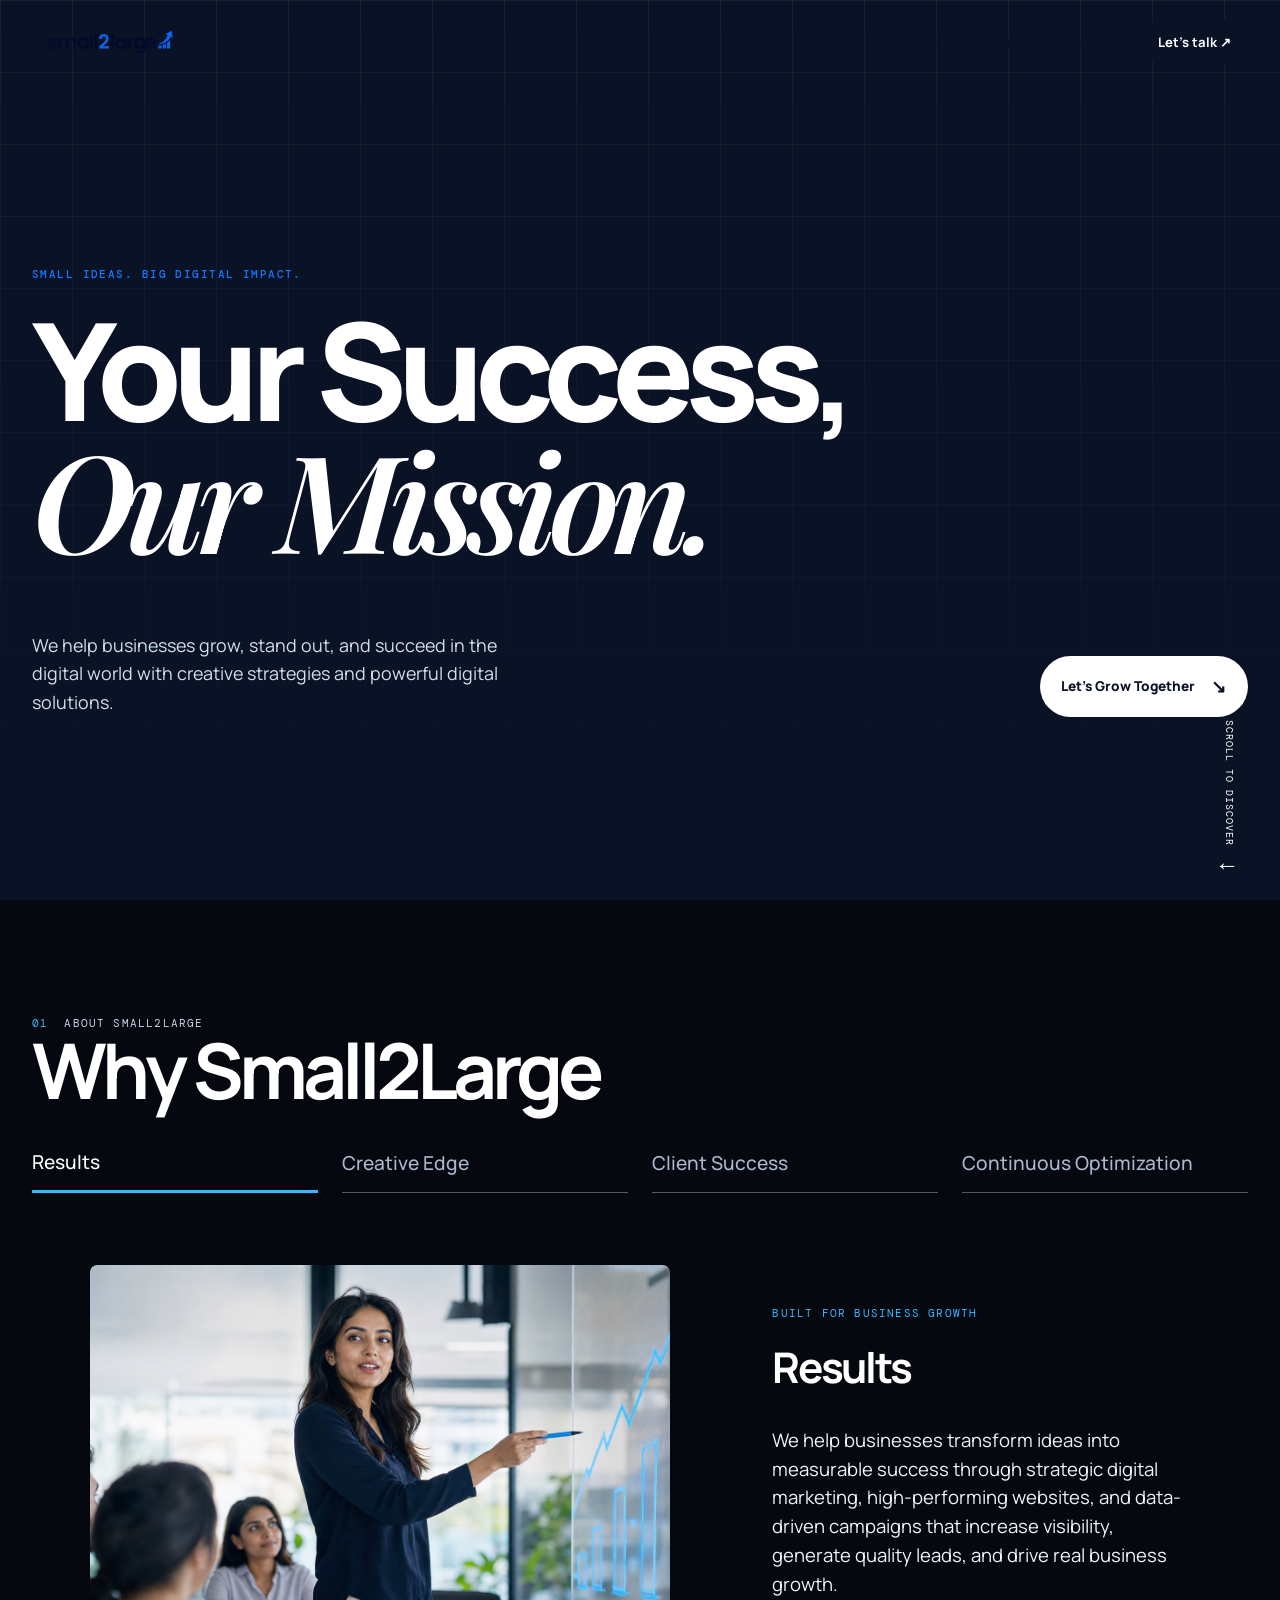
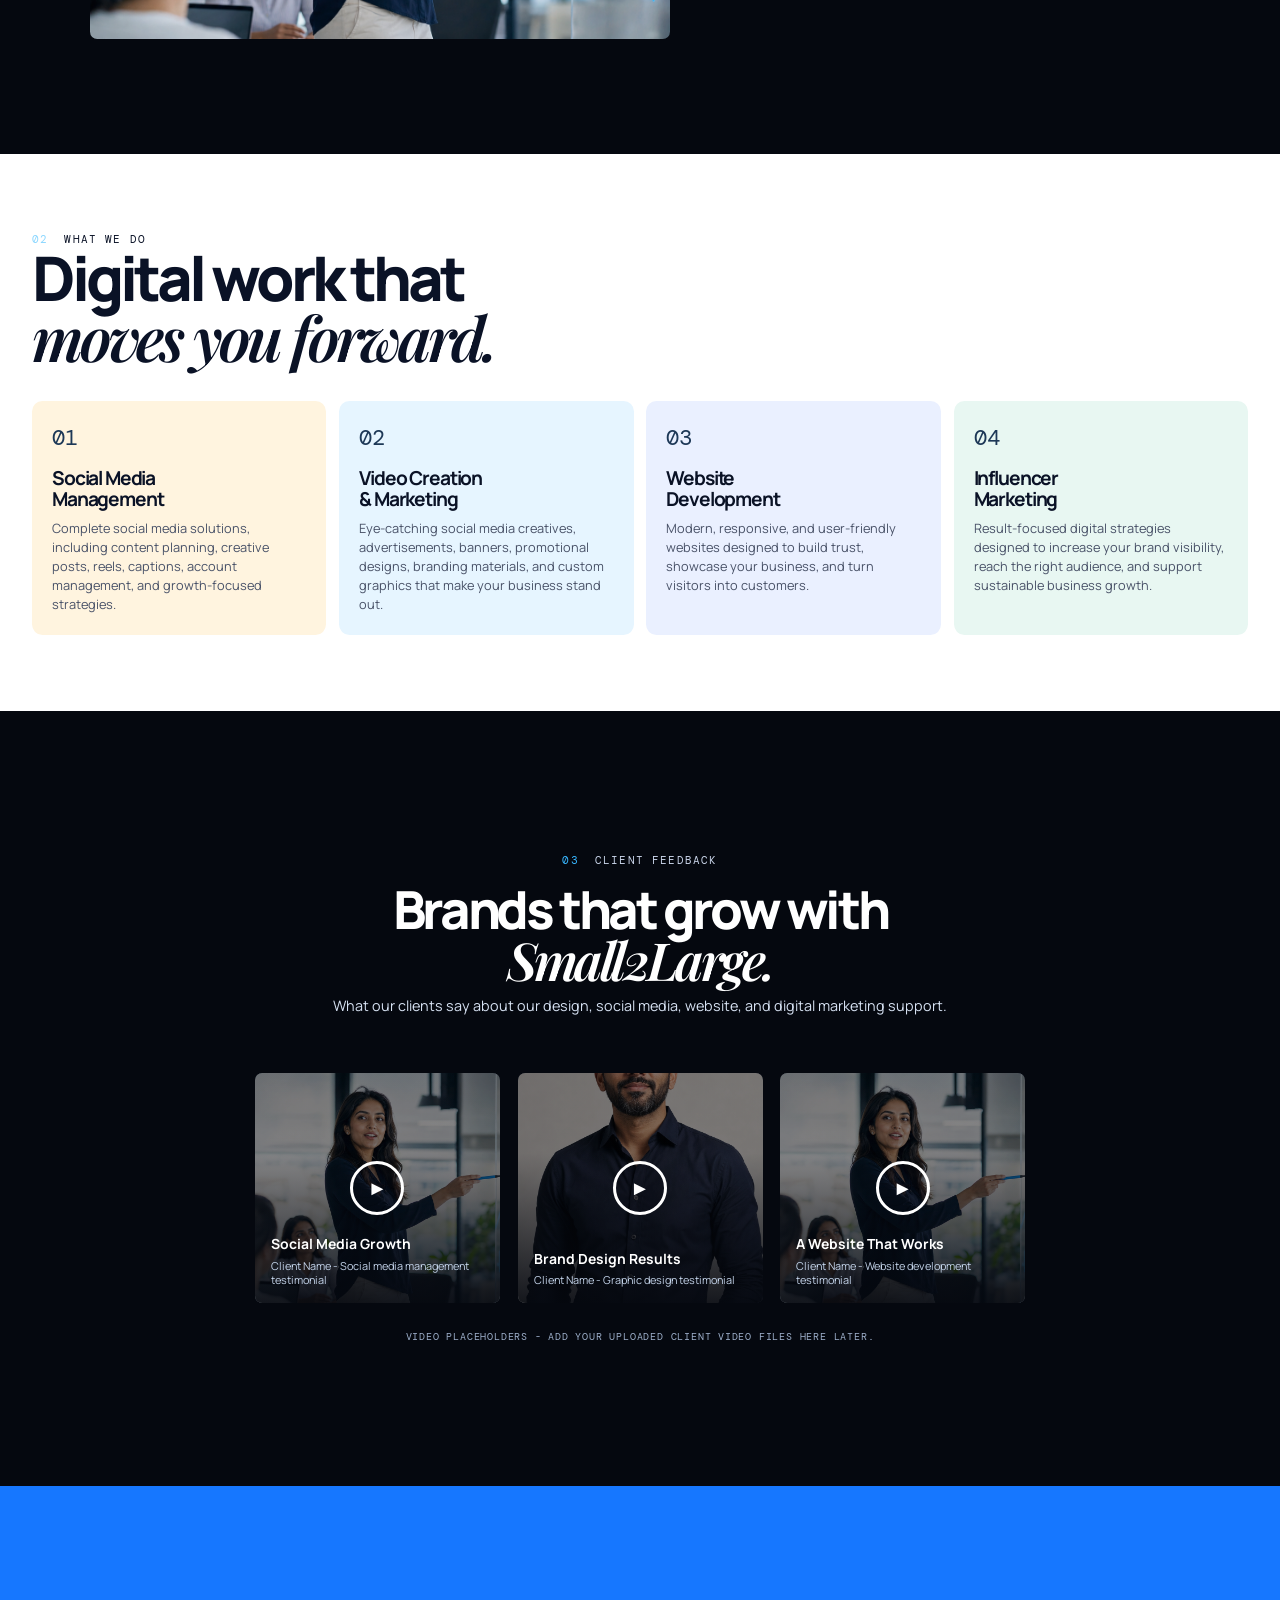
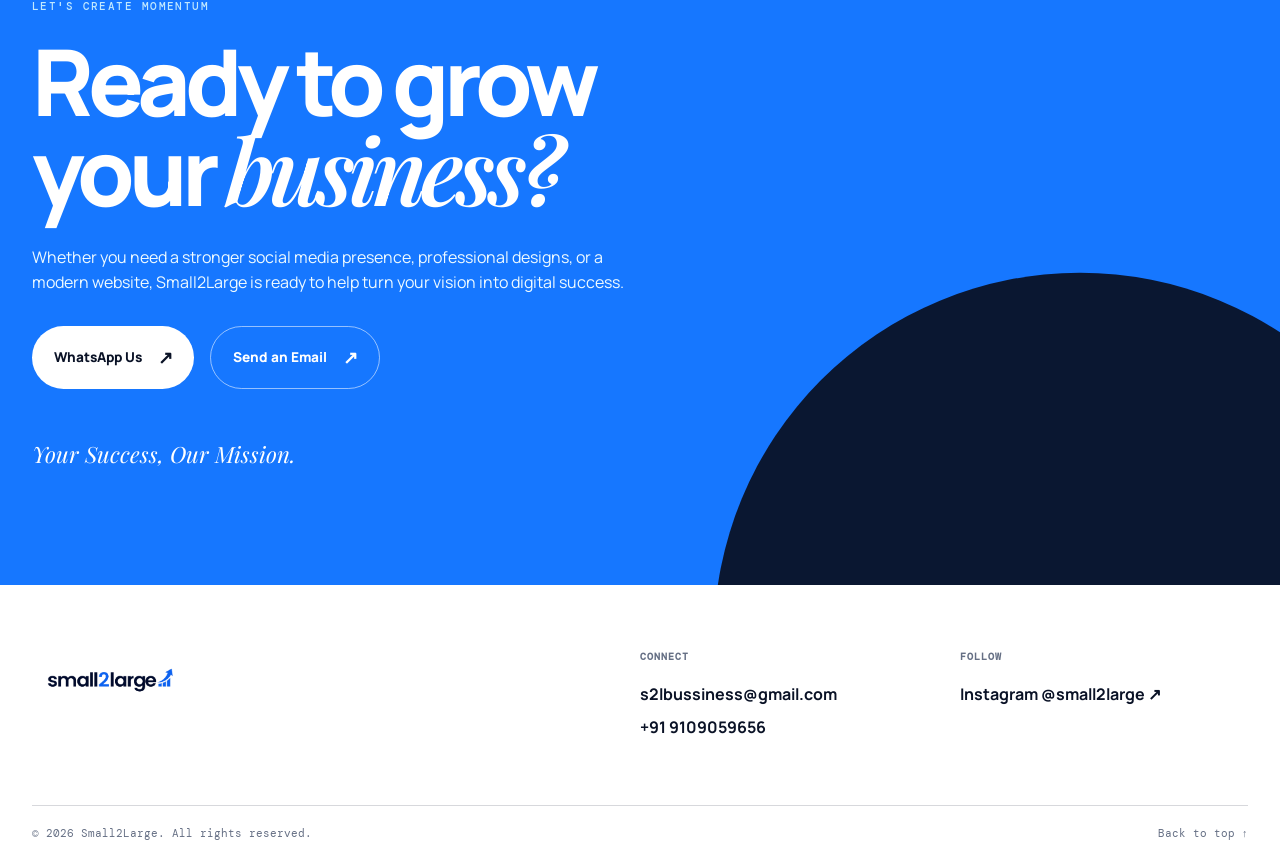
==== index.html @ 640c9bd1 "Add files via upload" ====
<!doctype html>
<html lang="en">
<head>
  <meta charset="utf-8">
  <meta name="viewport" content="width=device-width, initial-scale=1">
  <meta name="description" content="Small2Large helps businesses grow through social media management, graphic design, website development and digital marketing.">
  <meta name="theme-color" content="#0a1226">
  <meta property="og:title" content="Small2Large | Your Success, Our Mission">
  <meta property="og:description" content="Creative strategies and powerful digital solutions to help your business grow.">
  <meta property="og:type" content="website">
  <title>Small2Large | Your Success, Our Mission</title>
  <link rel="preload" href="assets/images/logo.png" as="image">
  <link rel="stylesheet" href="css/style.css">
  <style>
    :root{--blue:#1677ff;--blue-bright:#3d91ff}
    .hero-pills{display:flex;gap:.65rem;flex-wrap:wrap;list-style:none;margin:0;padding:0}.hero-pills li{font-family:"DM Mono",monospace;font-size:.65rem;padding:.55rem .75rem;border:1px solid rgba(255,255,255,.27);border-radius:999px;color:#d6deed}.stats-grid{grid-template-columns:repeat(4,1fr)}
    @media(max-width:760px){.brand img{width:135px;height:auto}.stats-grid{grid-template-columns:1fr 1fr}}
    .leadership{padding-top:0}.leadership-head{display:flex;align-items:end;justify-content:space-between;gap:2rem;margin-bottom:2.5rem}.leadership-head .display{font-size:clamp(2.8rem,5.4vw,5.5rem)}.leadership-note{max-width:330px;color:#526078;margin:0}.leaders{display:grid;grid-template-columns:repeat(3,1fr);gap:1rem}.leader-card{position:relative;min-height:500px;overflow:hidden;background:#d9dce1;border-radius:1rem;color:#fff;isolation:isolate}.leader-card img{position:absolute;inset:0;width:100%;height:100%;object-fit:cover;transition:transform .55s ease,filter .55s ease}.leader-card:after{content:"";position:absolute;inset:0;background:linear-gradient(0deg,rgba(10,18,38,.9),transparent 65%);z-index:1}.leader-card:nth-child(2) img{object-position:38% center;filter:hue-rotate(18deg) saturate(.82)}.leader-card:nth-child(3) img{object-position:62% center;filter:hue-rotate(-14deg) saturate(.88)}.leader-card:hover img{transform:scale(1.07);filter:brightness(.78)}.leader-card:nth-child(2):hover img{filter:hue-rotate(18deg) saturate(.82) brightness(.78)}.leader-card:nth-child(3):hover img{filter:hue-rotate(-14deg) saturate(.88) brightness(.78)}.leader-info{position:absolute;z-index:2;bottom:0;width:100%;padding:1.5rem;transform:translateY(48px);transition:transform .35s ease}.leader-card:hover .leader-info,.leader-card:focus-within .leader-info{transform:translateY(0)}.leader-info h3{margin:0;font-size:1.65rem;letter-spacing:-.05em}.leader-info p{margin:.2rem 0 1rem;font-family:"DM Mono",monospace;font-size:.64rem;text-transform:uppercase;letter-spacing:.1em;color:#bfe7ff}.leader-info span{display:block;opacity:0;font-size:.85rem;transition:opacity .25s .08s}.leader-card:hover .leader-info span,.leader-card:focus-within .leader-info span{opacity:1}.services.section{background:#fff;color:var(--ink)}.services .section-head{display:block;margin-bottom:3rem}.services .section-label{color:var(--ink)}.services .section-label.light{color:var(--ink)}.services .display.light{color:var(--ink)}.services-list{display:grid;grid-template-columns:repeat(4,1fr);gap:1rem;border:0}.service-card{min-height:320px;padding:1.6rem!important;background:#fff4df;border:0;border-radius:.75rem;display:block;transition:transform .25s,box-shadow .25s}.service-card:nth-child(2){background:#e6f5ff}.service-card:nth-child(3){background:#eaf0ff}.service-card:nth-child(4){background:#e8f7f2}.service-card:hover{transform:translateY(-7px);box-shadow:0 18px 35px rgba(10,18,38,.12)}.service-number{font-size:1.7rem;color:#17223a}.service-card h3{font-size:1.35rem;line-height:1.1;margin:1.2rem 0 .7rem;color:var(--ink)}.service-card p{font-size:.88rem;line-height:1.55;color:#495268;margin:0}.service-card .arrow{display:none}@media(max-width:900px){.leaders,.services-list{grid-template-columns:1fr 1fr}}@media(max-width:600px){.leadership-head{display:block}.leadership-note{margin-top:1rem}.leaders,.services-list{grid-template-columns:1fr}.leader-card{min-height:420px}.service-card{min-height:245px}}
    .why-section{background:#05080f;color:#fff;padding:clamp(5rem,9vw,8rem) 0}.why-section .section-label{color:#c8d3e8}.why-section .section-label span{color:#38b6ff}.why-title{font-size:clamp(3rem,6vw,6.2rem);letter-spacing:-.065em;line-height:1;margin:0 0 2.5rem}.why-tabs{display:grid;grid-template-columns:repeat(4,1fr);gap:1.5rem;margin-bottom:4.5rem}.why-tab{appearance:none;border:0;border-bottom:1px solid rgba(255,255,255,.32);background:transparent;color:#aab8ce;text-align:left;padding:0 0 .9rem;font:500 clamp(1rem,1.5vw,1.35rem) Manrope,Arial,sans-serif;cursor:pointer;transition:color .25s,border-color .25s}.why-tab[aria-selected="true"]{color:#fff;border-bottom:3px solid #38b6ff}.why-panel{display:grid;grid-template-columns:1.25fr .9fr;gap:clamp(2rem,8vw,9rem);align-items:center;max-width:1100px;margin:0 auto}.why-image-wrap{overflow:hidden;border-radius:.45rem;aspect-ratio:1.55}.why-image-wrap img{display:block;width:100%;height:100%;object-fit:cover;transition:opacity .25s,transform .5s}.why-copy h3{font-size:clamp(2rem,3.3vw,3.5rem);letter-spacing:-.055em;margin:0 0 1.5rem}.why-copy p{font-size:clamp(1rem,1.45vw,1.28rem);line-height:1.55;margin:0;color:#edf2fb}.why-copy .why-kicker{font-family:"DM Mono",monospace;font-size:.68rem;letter-spacing:.11em;text-transform:uppercase;color:#38b6ff;margin-bottom:.8rem}.why-tab:focus-visible{outline:2px solid #38b6ff;outline-offset:5px}@media(max-width:760px){.why-tabs{grid-template-columns:1fr 1fr;gap:1rem;margin-bottom:2.5rem}.why-panel{grid-template-columns:1fr;gap:2rem}.why-image-wrap{aspect-ratio:1.4}.why-title{margin-bottom:1.7rem}}
    .leadership{background:#05080f;color:#fff}.leadership .section-label,.leadership-note{color:#c8d3e8}.leadership .section-label span{color:#38b6ff}.leaders-wrap{position:relative}.leaders{display:flex;gap:1rem;overflow-x:auto;scroll-snap-type:x mandatory;scroll-behavior:smooth;padding:.2rem 0 1rem;scrollbar-width:none}.leaders::-webkit-scrollbar{display:none}.leader-card{flex:0 0 min(280px,75vw);min-height:385px;border-radius:.8rem;scroll-snap-align:start}.leader-card:after{background:linear-gradient(0deg,rgba(5,8,15,.95),rgba(5,8,15,.05) 70%);transition:background .35s}.leader-card:hover:after,.leader-card:focus-within:after{background:linear-gradient(0deg,rgba(56,182,255,.92),rgba(5,8,15,.22) 80%)}.leader-card:nth-child(4) img{object-position:48% center;filter:hue-rotate(37deg) saturate(.9)}.leader-info{padding:1.35rem;transform:translateY(44px)}.leader-info h3{font-size:1.45rem}.leader-info p{font-size:.6rem;margin:.2rem 0 .8rem}.leader-card:hover .leader-info p{color:#fff}.leader-info span{font-size:.8rem}.leader-controls{display:flex;gap:.6rem;justify-content:flex-end;margin:0 0 .8rem}.leader-control{width:44px;height:44px;border:1px solid rgba(255,255,255,.45);border-radius:50%;background:transparent;color:#fff;font-size:1.35rem;cursor:pointer;transition:background .2s,color .2s,border-color .2s}.leader-control:hover,.leader-control:focus-visible{background:#38b6ff;color:#05080f;border-color:#38b6ff;outline:0}@media(max-width:900px){.leaders{grid-template-columns:none}}@media(max-width:600px){.leaders{grid-template-columns:none}.leader-card{min-height:360px}.leadership-head{display:block}.leadership-note{margin-top:1rem}}
    .achievements{padding:clamp(4.5rem,7vw,7rem) 0}.achievements .container{display:grid;grid-template-columns:minmax(230px,.7fr) 1.3fr;gap:3rem;align-items:start}.achievements .stats-grid{margin:0;grid-template-columns:repeat(2,1fr)}.achievements .stat{min-height:155px;padding:1.3rem}.achievements .stat strong{font-size:clamp(2.4rem,4.2vw,4.4rem)}.client-feedback{background:#fff}.client-feedback-inner{display:grid;grid-template-columns:.7fr 1.3fr;gap:3rem;align-items:start}.client-feedback .display{font-size:clamp(2.8rem,5.4vw,5.3rem)}.testimonial-card{background:#eef8ff;border-radius:1rem;padding:clamp(1.7rem,3vw,3rem);position:relative}.testimonial-card blockquote{font-family:"Playfair Display",Georgia,serif;font-size:clamp(1.45rem,2.5vw,2.35rem);letter-spacing:-.035em;line-height:1.28;margin:0 0 2rem}.testimonial-person{display:flex;align-items:center;gap:.9rem;border-top:1px solid rgba(10,18,38,.14);padding-top:1.15rem}.testimonial-person img{width:58px;height:58px;border-radius:50%;object-fit:cover;object-position:center 18%;border:2px solid #38b6ff}.testimonial-person strong{display:block;font-size:.9rem}.testimonial-person span{font-family:"DM Mono",monospace;font-size:.62rem;letter-spacing:.08em;text-transform:uppercase;color:#5a687d}.testimonial-note{font-family:"DM Mono",monospace;font-size:.62rem;letter-spacing:.08em;text-transform:uppercase;color:#647188;margin:1rem 0 0}@media(max-width:760px){.achievements .container,.client-feedback-inner{grid-template-columns:1fr;gap:2rem}.achievements .stats-grid{margin:0}.achievements .stat{min-height:135px}.testimonial-card{padding:1.5rem}}
    .client-feedback{background:#05080f;color:#fff;overflow:hidden}.client-feedback-inner{display:block}.client-feedback .section-label{justify-content:center;color:#c8d3e8}.client-feedback .section-label span{color:#38b6ff}.client-feedback .display{font-size:clamp(2.2rem,4.1vw,4.4rem);text-align:center;max-width:none;margin:1rem 0 .5rem}.feedback-subtitle{text-align:center;font-size:.9rem;color:#d7e2f3;margin:0 0 2.5rem}.video-testimonials{display:flex;gap:1.1rem;justify-content:center;overflow-x:auto;padding:1rem 0 1.6rem;scroll-snap-type:x mandatory;scrollbar-width:none}.video-testimonials::-webkit-scrollbar{display:none}.video-testimonial{position:relative;flex:0 0 min(245px,72vw);aspect-ratio:1/.94;overflow:hidden;border-radius:.45rem;scroll-snap-align:center;background:#1a2130;isolation:isolate}.video-testimonial img{width:100%;height:100%;object-fit:cover;filter:brightness(.56);transition:filter .3s,transform .35s}.video-testimonial:after{content:"";position:absolute;inset:0;background:linear-gradient(0deg,rgba(5,8,15,.86),rgba(5,8,15,.05) 65%);z-index:1}.video-testimonial:hover img{filter:brightness(.78);transform:scale(1.05)}.video-play{position:absolute;z-index:2;top:50%;left:50%;transform:translate(-50%,-50%);width:54px;height:54px;border:3px solid #fff;border-radius:50%;background:rgba(5,8,15,.2);color:#fff;font-size:1.25rem;line-height:1;cursor:pointer;transition:background .25s,border-color .25s,color .25s}.video-play:hover,.video-play:focus-visible{background:#38b6ff;border-color:#38b6ff;color:#05080f;outline:0}.video-caption{position:absolute;z-index:2;left:1rem;right:1rem;bottom:.95rem}.video-caption strong{display:block;font-size:.87rem}.video-caption span{display:block;color:#c5d5eb;font-size:.68rem;line-height:1.35;margin-top:.2rem}.feedback-note{font-family:"DM Mono",monospace;font-size:.62rem;letter-spacing:.08em;text-transform:uppercase;color:#9eb0cb;text-align:center;margin:0}.client-feedback .testimonial-card,.client-feedback .testimonial-person,.client-feedback .testimonial-note{display:none}@media(max-width:600px){.video-testimonials{justify-content:flex-start}.client-feedback .display{font-size:2.25rem}}
    .hero-results{display:grid;grid-template-columns:repeat(4,1fr);gap:0;margin:1rem 0 0;padding:0;list-style:none;max-width:920px;border-top:1px solid rgba(255,255,255,.26);border-left:1px solid rgba(255,255,255,.26)}.hero-results li{min-height:112px;padding:1rem;border-right:1px solid rgba(255,255,255,.26);border-bottom:1px solid rgba(255,255,255,.26);display:flex;flex-direction:column;justify-content:space-between}.hero-results strong{font-size:clamp(1.8rem,3.2vw,3.4rem);line-height:1;letter-spacing:-.07em;color:#38b6ff}.hero-results span{font-family:"DM Mono",monospace;font-size:.58rem;line-height:1.45;text-transform:uppercase;letter-spacing:.08em;color:#d6deed;max-width:120px}@media(max-width:650px){.hero-results{grid-template-columns:1fr 1fr}.hero-results li{min-height:100px;padding:.8rem}.hero-results strong{font-size:2rem}}
    .services.section{padding:clamp(3.8rem,6vw,5.8rem) 0}.services .section-head{margin-bottom:2rem}.services .section-head .display{font-size:clamp(2.8rem,4.8vw,4.7rem);line-height:.97;max-width:650px}.services-list{gap:.8rem}.service-card{min-height:230px;padding:1.25rem!important;border-radius:.65rem;box-shadow:none}.service-number{font-size:1.35rem;color:#1d3857}.service-card h3{font-size:1.2rem;line-height:1.08;margin:.8rem 0 .55rem}.service-card p{font-size:.8rem;line-height:1.5}.service-card:hover{background:#38b6ff!important;color:#061126;box-shadow:0 14px 30px rgba(56,182,255,.28)}.service-card:hover .service-number,.service-card:hover h3,.service-card:hover p{color:#061126}.service-card:hover p{font-weight:500}@media(max-width:760px){.services.section{padding:4rem 0}.services .section-head .display{font-size:2.85rem}.service-card{min-height:205px;padding:1.1rem!important}}
    .contact.section{padding:clamp(4.8rem,8.8vw,8.8rem) 0}.contact-title{font-size:clamp(3.2rem,7.2vw,7.2rem)}.contact-copy{margin:1.9rem 0;font-size:1rem}.mission{margin:3rem 0 0}.contact-shape{transform:scale(.88);transform-origin:bottom right}@media(max-width:760px){.contact.section{padding:4.5rem 0}.contact-title{font-size:clamp(3rem,12vw,4.2rem)}}
  </style>
</head>
<body>
  <a class="skip-link" href="#main-content">Skip to content</a>
  <header class="site-header" id="top">
    <nav class="nav container" aria-label="Primary navigation">
      <a class="brand" href="#top" aria-label="Small2Large home"><img src="assets/images/logo.png" alt="Small2Large"></a>
      <button class="menu-toggle" aria-expanded="false" aria-controls="nav-links"><span></span><span></span><span></span><span class="sr-only">Open menu</span></button>
      <div class="nav-links" id="nav-links">
        <a href="#about">About</a><a href="#services">Services</a><a href="#clients">Clients</a><a href="#contact">Contact</a>
        <a class="nav-cta" href="https://wa.me/919109059656" target="_blank" rel="noopener">Let's talk <span aria-hidden="true">↗</span></a>
      </div>
    </nav>
  </header>

  <main id="main-content">
    <section class="hero">
      <div class="hero-orb orb-one"></div><div class="hero-orb orb-two"></div>
      <div class="container hero-content">
        <p class="eyebrow reveal">Small ideas. Big digital impact.</p>
        <h1 class="hero-title"><span class="reveal">Your Success,</span> <em class="reveal delay-1">Our Mission.</em></h1>
        <div class="hero-bottom reveal delay-2">
          <p>We help businesses grow, stand out, and succeed in the digital world with creative strategies and powerful digital solutions.</p>
          <a class="button button-light" href="#contact">Let's Grow Together <span aria-hidden="true">↘</span></a>
        </div>
      </div>
      <a class="scroll-cue" href="#about" aria-label="Scroll to about section"><span>Scroll to discover</span><i aria-hidden="true">↓</i></a>
    </section>

    <section class="why-section" id="about" aria-labelledby="why-title">
      <div class="container"><div class="section-label reveal"><span>01</span><p>About Small2Large</p></div><h2 class="why-title reveal" id="why-title">Why Small2Large</h2><div class="why-tabs" role="tablist" aria-label="Why Small2Large"><button class="why-tab" role="tab" aria-selected="true" aria-controls="why-panel" data-title="Results" data-kicker="Built for business growth" data-copy="We help businesses transform ideas into measurable success through strategic digital marketing, high-performing websites, and data-driven campaigns that increase visibility, generate quality leads, and drive real business growth.">Results</button><button class="why-tab" role="tab" aria-selected="false" aria-controls="why-panel" data-title="Creative Edge" data-kicker="Designed to stand out" data-copy="From eye-catching branding and social media creatives to modern UI/UX and custom websites, we create digital experiences that capture attention, build trust, and leave a lasting impression.">Creative Edge</button><button class="why-tab" role="tab" aria-selected="false" aria-controls="why-panel" data-title="Client Success" data-kicker="Your growth is our priority" data-copy="Every project begins with understanding your business. We work as your digital partner, providing transparent communication, personalized strategies, and dedicated support to help you achieve long-term success.">Client Success</button><button class="why-tab" role="tab" aria-selected="false" aria-controls="why-panel" data-title="Continuous Optimization" data-kicker="Growth never stops" data-copy="We continuously monitor, analyze, and optimize your website and marketing campaigns using real-time data to improve performance, maximize ROI, and keep your business ahead of the competition.">Continuous Optimization</button></div><div class="why-panel reveal" id="why-panel" role="tabpanel"><div class="why-image-wrap"><img id="why-image" src="assets/images/why-small2large.png" alt="Creative agency team discussing growth strategy"></div><div class="why-copy"><p class="why-kicker" id="why-kicker">Built for business growth</p><h3 id="why-heading">Results</h3><p id="why-copy">We help businesses transform ideas into measurable success through strategic digital marketing, high-performing websites, and data-driven campaigns that increase visibility, generate quality leads, and drive real business growth.</p></div></div></div>
    </section>

    <section class="services section section-dark" id="services">
      <div class="container">
        <div class="section-head"><div class="section-label light reveal"><span>02</span><p>What we do</p></div><h2 class="display light reveal">Digital work that<br><em>moves you forward.</em></h2></div>
        <div class="services-list">
          <article class="service-card reveal"><div class="service-number">01</div><div><h3>Social Media<br>Management</h3><p>Complete social media solutions, including content planning, creative posts, reels, captions, account management, and growth-focused strategies.</p></div><span class="arrow" aria-hidden="true">↗</span></article>
          <article class="service-card reveal"><div class="service-number">02</div><div><h3>Video Creation<br>& Marketing</h3><p>Eye-catching social media creatives, advertisements, banners, promotional designs, branding materials, and custom graphics that make your business stand out.</p></div><span class="arrow" aria-hidden="true">↗</span></article>
          <article class="service-card reveal"><div class="service-number">03</div><div><h3>Website<br>Development</h3><p>Modern, responsive, and user-friendly websites designed to build trust, showcase your business, and turn visitors into customers.</p></div><span class="arrow" aria-hidden="true">↗</span></article>
          <article class="service-card reveal"><div class="service-number">04</div><div><h3>Influencer<br>Marketing</h3><p>Result-focused digital strategies designed to increase your brand visibility, reach the right audience, and support sustainable business growth.</p></div><span class="arrow" aria-hidden="true">↗</span></article>
		  
        </div>
      </div>
    </section>

    <section class="client-feedback section" id="clients" aria-labelledby="clients-title">
      <div class="container client-feedback-inner"><div class="section-label reveal"><span>03</span><p>Client feedback</p></div><h2 class="display reveal" id="clients-title">Brands that grow with<br><em>Small2Large.</em></h2><p class="feedback-subtitle reveal">What our clients say about our design, social media, website, and digital marketing support.</p><div class="video-testimonials reveal"><article class="video-testimonial"><img src="assets/images/why-small2large.png" alt="Demo video testimonial thumbnail"><button class="video-play" type="button" aria-label="Play client video testimonial">&#9658;</button><div class="video-caption"><strong>Social Media Growth</strong><span>Client Name - Social media management testimonial</span></div></article><article class="video-testimonial"><img src="assets/images/leadership-demo.png" alt="Demo video testimonial thumbnail"><button class="video-play" type="button" aria-label="Play client video testimonial">&#9658;</button><div class="video-caption"><strong>Brand Design Results</strong><span>Client Name - Graphic design testimonial</span></div></article><article class="video-testimonial"><img src="assets/images/why-small2large.png" alt="Demo video testimonial thumbnail"><button class="video-play" type="button" aria-label="Play client video testimonial">&#9658;</button><div class="video-caption"><strong>A Website That Works</strong><span>Client Name - Website development testimonial</span></div></article></div><p class="feedback-note reveal">Video placeholders - add your uploaded client video files here later.</p></div>
    </section>

    <section class="contact section" id="contact">
      <div class="contact-shape"></div><div class="container contact-inner">
        <p class="eyebrow light reveal">Let's create momentum</p>
        <h2 class="contact-title reveal">Ready to grow<br>your <em>business?</em></h2>
        <p class="contact-copy reveal">Whether you need a stronger social media presence, professional designs, or a modern website, Small2Large is ready to help turn your vision into digital success.</p>
        <div class="contact-actions reveal"><a class="button button-light" href="https://wa.me/919109059656" target="_blank" rel="noopener">WhatsApp Us <span aria-hidden="true">↗</span></a><a class="button button-outline" href="mailto:s2lbussiness@gmail.com">Send an Email <span aria-hidden="true">↗</span></a></div>
        <p class="mission reveal">Your Success, Our Mission.</p>
      </div>
    </section>
  </main>

  <footer class="footer"><div class="container footer-top"><a class="footer-brand" href="#top"><img src="assets/images/logo.png" alt="Small2Large"></a><div><p class="footer-label">Connect</p><a href="mailto:s2lbussiness@gmail.com">s2lbussiness@gmail.com</a><a href="https://wa.me/919109059656" target="_blank" rel="noopener">+91 9109059656</a></div><div><p class="footer-label">Follow</p><a href="https://instagram.com/small2large" target="_blank" rel="noopener">Instagram @small2large ↗</a></div></div><div class="container footer-bottom"><p>© <span id="year"></span> Small2Large. All rights reserved.</p><a href="#top">Back to top ↑</a></div></footer>
  <script src="js/main.js"></script>
</body>
</html>
---- css/style.css ----
@import url('https://fonts.googleapis.com/css2?family=DM+Mono:wght@400;500&family=Manrope:wght@400;500;600;700;800&family=Playfair+Display:ital,wght@0,600;0,700;1,600;1,700&display=swap');
:root{--ink:#0a1226;--blue:#38b6ff;--blue-bright:#69c9ff;--paper:#f5f7fb;--muted:#667085;--line:rgba(10,18,38,.16);--radius:1.2rem}*{box-sizing:border-box}html{scroll-behavior:smooth}body{margin:0;background:var(--paper);color:var(--ink);font-family:Manrope,Arial,sans-serif;font-size:16px;line-height:1.6}a{color:inherit;text-decoration:none}.container{width:min(1320px,calc(100% - 64px));margin:auto}.sr-only{position:absolute;width:1px;height:1px;overflow:hidden;clip:rect(0,0,0,0)}.skip-link{position:fixed;z-index:100;left:1rem;top:-5rem;background:#fff;padding:.7rem 1rem}.skip-link:focus{top:1rem}.site-header{position:fixed;top:0;left:0;width:100%;z-index:10;transition:background .35s,box-shadow .35s}.site-header.scrolled{background:rgba(245,247,251,.94);backdrop-filter:blur(16px);box-shadow:0 1px 0 var(--line)}.nav{height:84px;display:flex;align-items:center;justify-content:space-between}.brand img,.footer-brand img{width:156px;height:auto;display:block}.nav-links{display:flex;align-items:center;gap:2rem;font-size:.82rem;font-weight:700}.nav-links>a:not(.nav-cta){position:relative}.nav-links>a:not(.nav-cta)::after{content:"";position:absolute;left:0;bottom:-5px;width:0;height:2px;background:var(--blue);transition:width .25s}.nav-links>a:hover::after{width:100%}.nav-cta{padding:.72rem 1.05rem;border-radius:999px;background:var(--ink);color:#fff}.menu-toggle{display:none;background:transparent;border:0;padding:.4rem}.menu-toggle span:not(.sr-only){display:block;width:26px;height:2px;margin:5px;background:var(--ink)}.hero{min-height:100svh;position:relative;overflow:hidden;background:var(--ink);color:#fff;display:flex;align-items:center}.hero::before{content:"";position:absolute;inset:0;background-image:linear-gradient(rgba(255,255,255,.05) 1px,transparent 1px),linear-gradient(90deg,rgba(255,255,255,.05) 1px,transparent 1px);background-size:72px 72px;mask-image:linear-gradient(to bottom,black,transparent)}.hero-content{position:relative;padding-top:115px}.eyebrow{font-family:"DM Mono",monospace;text-transform:uppercase;font-size:.69rem;letter-spacing:.13em;margin:0 0 1.4rem;color:var(--blue);font-weight:500}.eyebrow.light{color:#c0e8ff}.hero-title,.display,.contact-title{letter-spacing:-.065em;line-height:.94;margin:0;font-size:clamp(4rem,10.6vw,10.4rem);font-weight:800;max-width:1200px}.hero-title span,.hero-title em{display:inline-block}.hero-title em,.display em,.contact-title em{font-family:"Playfair Display",Georgia,serif;font-weight:600}.hero-bottom{margin:clamp(2.7rem,5vw,5rem) 0 2rem;display:flex;justify-content:space-between;align-items:end;gap:2rem}.hero-bottom p{max-width:475px;font-size:clamp(1rem,1.4vw,1.2rem);margin:0;color:#d7ddec}.button{display:inline-flex;align-items:center;gap:1rem;border-radius:999px;padding:1rem 1.35rem;font-weight:800;font-size:.85rem;transition:transform .25s,background .25s,color .25s}.button:hover{transform:translateY(-3px)}.button span{font-size:1.1rem}.button-light{color:var(--ink);background:#fff}.button-outline{border:1px solid rgba(255,255,255,.55);color:#fff}.expertise-carousel{overflow:hidden;margin:0 -32px;padding:1rem 0;border-top:1px solid rgba(255,255,255,.22);border-bottom:1px solid rgba(255,255,255,.22);white-space:nowrap}.expertise-track{display:flex;align-items:center;width:max-content;animation:marquee 29s linear infinite}.expertise-track span{font-family:"DM Mono",monospace;font-size:.72rem;letter-spacing:.04em;text-transform:uppercase;color:#e6eefc;padding:0 .85rem}.expertise-track i{font-style:normal;color:var(--blue);font-size:.8rem}@keyframes marquee{to{transform:translateX(-50%)}}.expertise-carousel:hover .expertise-track{animation-play-state:paused}.scroll-cue{position:absolute;right:32px;bottom:26px;display:flex;gap:.8rem;align-items:center;font-family:"DM Mono",monospace;text-transform:uppercase;font-size:.62rem;letter-spacing:.1em;writing-mode:vertical-rl}.scroll-cue i{font-size:1.5rem;font-style:normal}.section{padding:clamp(6rem,11vw,11rem) 0}.two-col{display:grid;grid-template-columns:25% 1fr;gap:2.5rem}.section-label{font-family:"DM Mono",monospace;font-size:.67rem;letter-spacing:.11em;text-transform:uppercase;display:flex;gap:1rem;align-items:flex-start}.section-label span{color:var(--blue)}.section-label p{margin:0}.section-label.light{color:#b6c5dc}.section-label.light span{color:#8cd7ff}.display{font-size:clamp(3rem,6.5vw,7.2rem);max-width:850px}.about-copy{max-width:720px;margin-top:3.2rem;font-size:1.08rem;color:#34405a}.about-copy p{margin:0 0 1.25rem}.section-dark{background:var(--ink);color:#fff}.section-head{display:grid;grid-template-columns:25% 1fr;gap:2.5rem;margin-bottom:4rem}.services-list{border-top:1px solid rgba(255,255,255,.25)}.service-card{padding:2.25rem 0;display:grid;grid-template-columns:25% 1fr auto;gap:2.5rem;border-bottom:1px solid rgba(255,255,255,.25);transition:padding .25s,background .25s}.service-card:hover{padding-left:1.3rem;padding-right:1.3rem;background:rgba(255,255,255,.055)}.service-number{font-family:"DM Mono",monospace;font-size:.7rem;color:#9cddff}.service-card h3{font-size:clamp(1.7rem,3vw,3.3rem);letter-spacing:-.06em;line-height:.93;margin:0}.service-card p{max-width:520px;color:#b8c3d7;margin:1.1rem 0 0}.arrow{font-size:2rem;color:var(--blue-bright);align-self:center}.stats-grid{display:grid;grid-template-columns:repeat(3,1fr);margin-top:4rem;border-top:1px solid var(--line);border-left:1px solid var(--line)}.stat{min-height:230px;padding:1.5rem;border-right:1px solid var(--line);border-bottom:1px solid var(--line);display:flex;flex-direction:column;justify-content:space-between}.stat strong{font-size:clamp(2.7rem,5.3vw,5.7rem);letter-spacing:-.07em;line-height:1;color:var(--blue)}.stat p{font-family:"DM Mono",monospace;font-size:.68rem;max-width:150px;margin:1rem 0 0;text-transform:uppercase;letter-spacing:.08em}.section-intro{max-width:550px;margin:2rem 0 3rem;color:#4e5970}.brand-grid{display:grid;grid-template-columns:repeat(3,1fr);border-left:1px solid var(--line);border-top:1px solid var(--line)}.brand-grid div{min-height:140px;display:grid;place-items:center;padding:1rem;border-right:1px solid var(--line);border-bottom:1px solid var(--line);font-weight:800;line-height:1;letter-spacing:-.04em;text-align:center;color:#788297;transition:color .25s,background .25s}.brand-grid div:hover{background:var(--ink);color:var(--blue)}.testimonial-grid{display:grid;grid-template-columns:repeat(3,1fr);gap:1rem;margin-top:4rem}.testimonial{margin:0;padding:2rem;border:1px solid rgba(255,255,255,.24);min-height:330px;display:flex;flex-direction:column;justify-content:space-between}.testimonial blockquote{font-family:"Playfair Display",Georgia,serif;font-size:clamp(1.35rem,2vw,1.8rem);line-height:1.25;margin:0;letter-spacing:-.03em}.testimonial figcaption{border-top:1px solid rgba(255,255,255,.24);padding-top:1rem;display:flex;flex-direction:column;font-size:.8rem}.testimonial figcaption span{font-family:"DM Mono",monospace;font-size:.64rem;color:#aebbd1;margin-top:.35rem}.contact{position:relative;overflow:hidden;background:var(--blue);color:#fff}.contact-shape{position:absolute;width:min(65vw,850px);aspect-ratio:1;border-radius:50%;background:var(--ink);right:-13%;bottom:-60%;opacity:.95}.contact-inner{position:relative}.contact-title{font-size:clamp(4rem,9vw,9rem);max-width:1000px}.contact-copy{max-width:610px;font-size:1.1rem;margin:2.4rem 0;color:#eefaff}.contact-actions{display:flex;gap:1rem;flex-wrap:wrap}.mission{margin:4rem 0 0;font-family:"Playfair Display",serif;font-style:italic;font-size:1.4rem}.footer{background:#fff}.footer-top{padding:4rem 0;display:grid;grid-template-columns:2fr 1fr 1fr;gap:2rem}.footer-top>div{display:flex;flex-direction:column;align-items:flex-start;gap:.5rem;font-weight:700}.footer-top a:hover,.footer-bottom a:hover{color:var(--blue)}.footer-label{font-family:"DM Mono",monospace;font-size:.65rem;text-transform:uppercase;letter-spacing:.1em;color:var(--muted);margin:0 0 .5rem}.footer-bottom{padding:1.2rem 0;border-top:1px solid var(--line);display:flex;justify-content:space-between;font-family:"DM Mono",monospace;font-size:.67rem;color:var(--muted)}.footer-bottom p{margin:0}.reveal{opacity:0;transform:translateY(28px);transition:opacity .7s ease,transform .7s cubic-bezier(.2,.7,.2,1)}.reveal.visible{opacity:1;transform:none}.delay-1{transition-delay:.12s}.delay-2{transition-delay:.24s}.delay-3{transition-delay:.36s}@media (prefers-reduced-motion:reduce){*,html{scroll-behavior:auto!important;transition-duration:.01ms!important;animation-duration:.01ms!important}.expertise-track{animation:none}}@media(max-width:760px){.container{width:min(100% - 40px,1320px)}.nav{height:70px}.brand img{width:135px}.menu-toggle{display:block;z-index:2}.nav-links{position:absolute;top:0;right:0;width:100%;padding:95px 20px 26px;display:none;align-items:stretch;gap:1.25rem;background:#fff;box-shadow:0 12px 30px rgba(10,18,38,.14)}.nav-links.open{display:flex}.nav-cta{text-align:center}.hero-content{padding-top:100px}.hero-title{font-size:clamp(3.7rem,17vw,6rem)}.hero-bottom{align-items:flex-start;flex-direction:column;margin:2rem 0}.expertise-carousel{margin:0 -20px}.scroll-cue{display:none}.two-col,.section-head{grid-template-columns:1fr;gap:2rem}.section{padding:5.5rem 0}.display{font-size:clamp(2.9rem,13vw,4.4rem)}.about-copy{margin-top:2rem;font-size:1rem}.section-head{margin-bottom:2.5rem}.service-card{grid-template-columns:50px 1fr 24px;gap:1rem;padding:1.8rem 0}.service-card:hover{padding-left:.5rem;padding-right:.5rem}.service-card h3{font-size:2rem}.service-card p{font-size:.92rem}.stats-grid,.brand-grid{grid-template-columns:1fr 1fr;margin-top:2.5rem}.stat{min-height:180px;padding:1rem}.stat strong{font-size:2.8rem}.brand-grid div{min-height:105px}.testimonial-grid{grid-template-columns:1fr;margin-top:2.5rem}.testimonial{min-height:250px}.contact-title{font-size:clamp(3.5rem,15vw,5rem)}.contact-shape{width:600px;right:-300px;bottom:-330px}.footer-top{grid-template-columns:1fr;gap:2.3rem;padding:3rem 0}.footer-bottom{gap:1rem;flex-direction:column}}
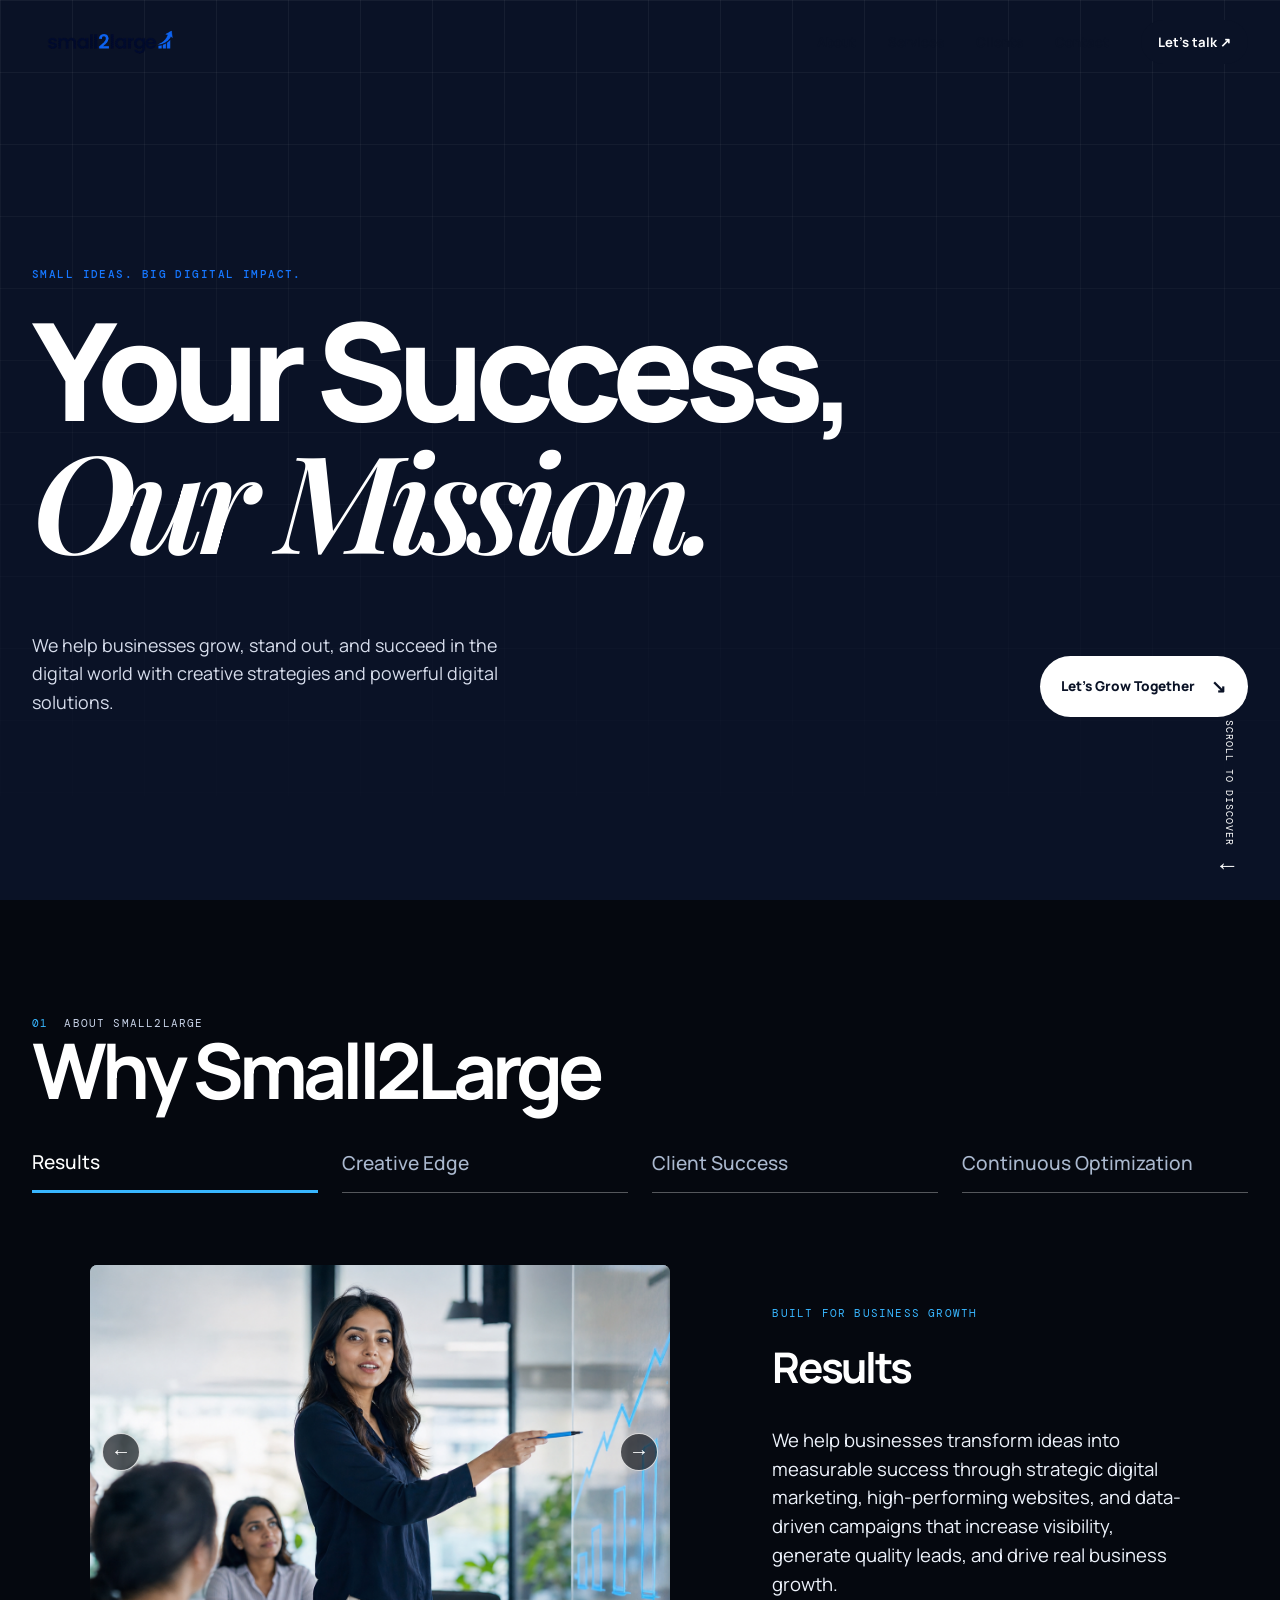
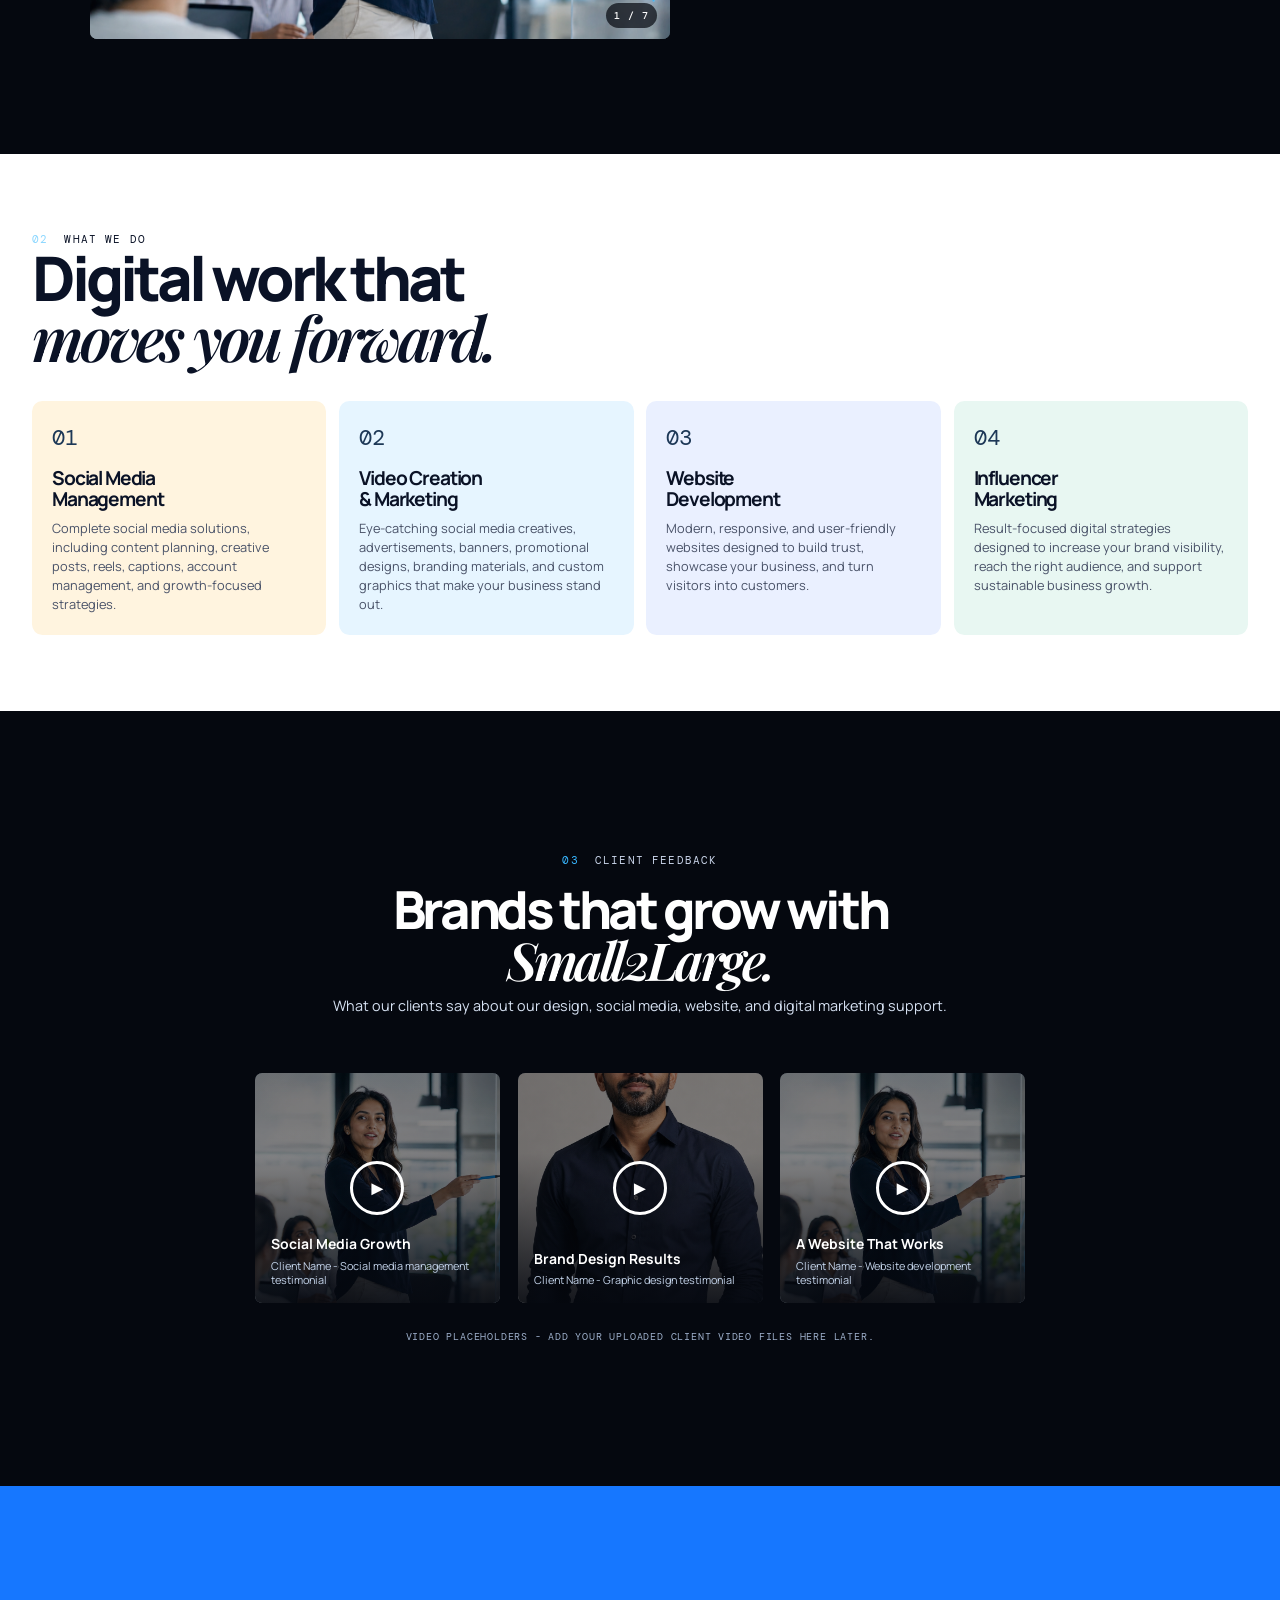
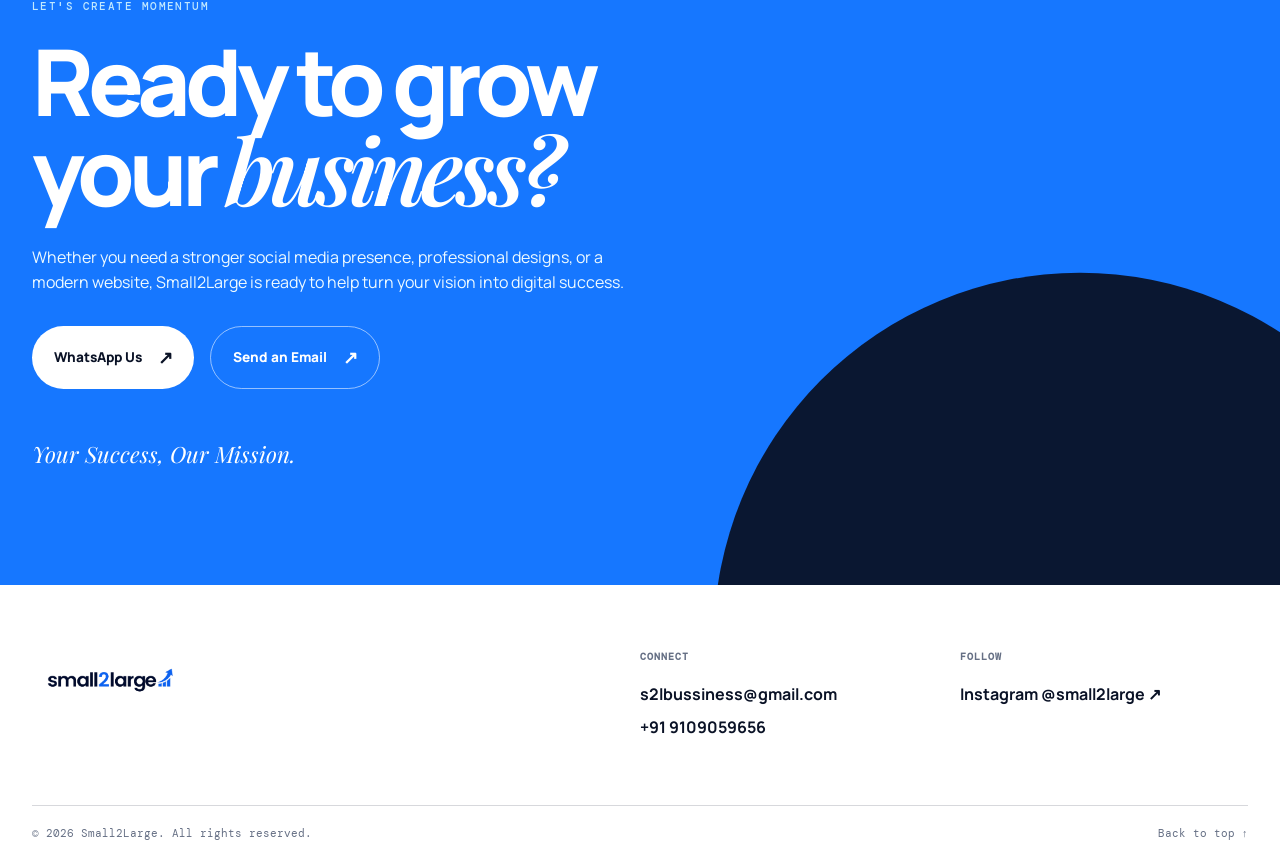
==== commit 3ee62ce3: "Add files via upload" ====
--- a/index.html
+++ b/index.html
@@ -16,13 +16,14 @@
     .hero-pills{display:flex;gap:.65rem;flex-wrap:wrap;list-style:none;margin:0;padding:0}.hero-pills li{font-family:"DM Mono",monospace;font-size:.65rem;padding:.55rem .75rem;border:1px solid rgba(255,255,255,.27);border-radius:999px;color:#d6deed}.stats-grid{grid-template-columns:repeat(4,1fr)}
     @media(max-width:760px){.brand img{width:135px;height:auto}.stats-grid{grid-template-columns:1fr 1fr}}
     .leadership{padding-top:0}.leadership-head{display:flex;align-items:end;justify-content:space-between;gap:2rem;margin-bottom:2.5rem}.leadership-head .display{font-size:clamp(2.8rem,5.4vw,5.5rem)}.leadership-note{max-width:330px;color:#526078;margin:0}.leaders{display:grid;grid-template-columns:repeat(3,1fr);gap:1rem}.leader-card{position:relative;min-height:500px;overflow:hidden;background:#d9dce1;border-radius:1rem;color:#fff;isolation:isolate}.leader-card img{position:absolute;inset:0;width:100%;height:100%;object-fit:cover;transition:transform .55s ease,filter .55s ease}.leader-card:after{content:"";position:absolute;inset:0;background:linear-gradient(0deg,rgba(10,18,38,.9),transparent 65%);z-index:1}.leader-card:nth-child(2) img{object-position:38% center;filter:hue-rotate(18deg) saturate(.82)}.leader-card:nth-child(3) img{object-position:62% center;filter:hue-rotate(-14deg) saturate(.88)}.leader-card:hover img{transform:scale(1.07);filter:brightness(.78)}.leader-card:nth-child(2):hover img{filter:hue-rotate(18deg) saturate(.82) brightness(.78)}.leader-card:nth-child(3):hover img{filter:hue-rotate(-14deg) saturate(.88) brightness(.78)}.leader-info{position:absolute;z-index:2;bottom:0;width:100%;padding:1.5rem;transform:translateY(48px);transition:transform .35s ease}.leader-card:hover .leader-info,.leader-card:focus-within .leader-info{transform:translateY(0)}.leader-info h3{margin:0;font-size:1.65rem;letter-spacing:-.05em}.leader-info p{margin:.2rem 0 1rem;font-family:"DM Mono",monospace;font-size:.64rem;text-transform:uppercase;letter-spacing:.1em;color:#bfe7ff}.leader-info span{display:block;opacity:0;font-size:.85rem;transition:opacity .25s .08s}.leader-card:hover .leader-info span,.leader-card:focus-within .leader-info span{opacity:1}.services.section{background:#fff;color:var(--ink)}.services .section-head{display:block;margin-bottom:3rem}.services .section-label{color:var(--ink)}.services .section-label.light{color:var(--ink)}.services .display.light{color:var(--ink)}.services-list{display:grid;grid-template-columns:repeat(4,1fr);gap:1rem;border:0}.service-card{min-height:320px;padding:1.6rem!important;background:#fff4df;border:0;border-radius:.75rem;display:block;transition:transform .25s,box-shadow .25s}.service-card:nth-child(2){background:#e6f5ff}.service-card:nth-child(3){background:#eaf0ff}.service-card:nth-child(4){background:#e8f7f2}.service-card:hover{transform:translateY(-7px);box-shadow:0 18px 35px rgba(10,18,38,.12)}.service-number{font-size:1.7rem;color:#17223a}.service-card h3{font-size:1.35rem;line-height:1.1;margin:1.2rem 0 .7rem;color:var(--ink)}.service-card p{font-size:.88rem;line-height:1.55;color:#495268;margin:0}.service-card .arrow{display:none}@media(max-width:900px){.leaders,.services-list{grid-template-columns:1fr 1fr}}@media(max-width:600px){.leadership-head{display:block}.leadership-note{margin-top:1rem}.leaders,.services-list{grid-template-columns:1fr}.leader-card{min-height:420px}.service-card{min-height:245px}}
-    .why-section{background:#05080f;color:#fff;padding:clamp(5rem,9vw,8rem) 0}.why-section .section-label{color:#c8d3e8}.why-section .section-label span{color:#38b6ff}.why-title{font-size:clamp(3rem,6vw,6.2rem);letter-spacing:-.065em;line-height:1;margin:0 0 2.5rem}.why-tabs{display:grid;grid-template-columns:repeat(4,1fr);gap:1.5rem;margin-bottom:4.5rem}.why-tab{appearance:none;border:0;border-bottom:1px solid rgba(255,255,255,.32);background:transparent;color:#aab8ce;text-align:left;padding:0 0 .9rem;font:500 clamp(1rem,1.5vw,1.35rem) Manrope,Arial,sans-serif;cursor:pointer;transition:color .25s,border-color .25s}.why-tab[aria-selected="true"]{color:#fff;border-bottom:3px solid #38b6ff}.why-panel{display:grid;grid-template-columns:1.25fr .9fr;gap:clamp(2rem,8vw,9rem);align-items:center;max-width:1100px;margin:0 auto}.why-image-wrap{overflow:hidden;border-radius:.45rem;aspect-ratio:1.55}.why-image-wrap img{display:block;width:100%;height:100%;object-fit:cover;transition:opacity .25s,transform .5s}.why-copy h3{font-size:clamp(2rem,3.3vw,3.5rem);letter-spacing:-.055em;margin:0 0 1.5rem}.why-copy p{font-size:clamp(1rem,1.45vw,1.28rem);line-height:1.55;margin:0;color:#edf2fb}.why-copy .why-kicker{font-family:"DM Mono",monospace;font-size:.68rem;letter-spacing:.11em;text-transform:uppercase;color:#38b6ff;margin-bottom:.8rem}.why-tab:focus-visible{outline:2px solid #38b6ff;outline-offset:5px}@media(max-width:760px){.why-tabs{grid-template-columns:1fr 1fr;gap:1rem;margin-bottom:2.5rem}.why-panel{grid-template-columns:1fr;gap:2rem}.why-image-wrap{aspect-ratio:1.4}.why-title{margin-bottom:1.7rem}}
+    .why-section{background:#05080f;color:#fff;padding:clamp(5rem,9vw,8rem) 0}.why-section .section-label{color:#c8d3e8}.why-section .section-label span{color:#38b6ff}.why-title{font-size:clamp(3rem,6vw,6.2rem);letter-spacing:-.065em;line-height:1;margin:0 0 2.5rem}.why-tabs{display:grid;grid-template-columns:repeat(4,1fr);gap:1.5rem;margin-bottom:4.5rem}.why-tab{appearance:none;border:0;border-bottom:1px solid rgba(255,255,255,.32);background:transparent;color:#aab8ce;text-align:left;padding:0 0 .9rem;font:500 clamp(1rem,1.5vw,1.35rem) Manrope,Arial,sans-serif;cursor:pointer;transition:color .25s,border-color .25s}.why-tab[aria-selected="true"]{color:#fff;border-bottom:3px solid #38b6ff}.why-panel{display:grid;grid-template-columns:1.25fr .9fr;gap:clamp(2rem,8vw,9rem);align-items:center;max-width:1100px;margin:0 auto}.why-image-wrap{overflow:hidden;border-radius:.45rem;aspect-ratio:1.55;position:relative}.why-image-wrap img{display:block;width:100%;height:100%;object-fit:cover;transition:opacity .25s,transform .5s}.results-carousel{position:absolute;inset:0;display:none}.results-carousel.active{display:block}.results-carousel img{position:absolute;inset:0;opacity:0}.results-carousel img.active{opacity:1}.results-control{position:absolute;z-index:2;top:50%;transform:translateY(-50%);width:38px;height:38px;border:1px solid rgba(255,255,255,.8);border-radius:50%;background:rgba(5,8,15,.65);color:#fff;font-size:1.25rem;cursor:pointer}.results-control:hover,.results-control:focus-visible{background:#38b6ff;color:#05101f;border-color:#38b6ff;outline:none}.results-prev{left:.75rem}.results-next{right:.75rem}.results-indicator{position:absolute;z-index:2;right:.8rem;bottom:.7rem;margin:0;font:500 .62rem "DM Mono",monospace;letter-spacing:.1em;color:#fff;background:rgba(5,8,15,.7);padding:.35rem .5rem;border-radius:999px}.why-copy h3{font-size:clamp(2rem,3.3vw,3.5rem);letter-spacing:-.055em;margin:0 0 1.5rem}.why-copy p{font-size:clamp(1rem,1.45vw,1.28rem);line-height:1.55;margin:0;color:#edf2fb}.why-copy .why-kicker{font-family:"DM Mono",monospace;font-size:.68rem;letter-spacing:.11em;text-transform:uppercase;color:#38b6ff;margin-bottom:.8rem}.why-tab:focus-visible{outline:2px solid #38b6ff;outline-offset:5px}@media(max-width:760px){.why-tabs{grid-template-columns:1fr 1fr;gap:1rem;margin-bottom:2.5rem}.why-panel{grid-template-columns:1fr;gap:2rem}.why-image-wrap{aspect-ratio:1.4}.why-title{margin-bottom:1.7rem}}
     .leadership{background:#05080f;color:#fff}.leadership .section-label,.leadership-note{color:#c8d3e8}.leadership .section-label span{color:#38b6ff}.leaders-wrap{position:relative}.leaders{display:flex;gap:1rem;overflow-x:auto;scroll-snap-type:x mandatory;scroll-behavior:smooth;padding:.2rem 0 1rem;scrollbar-width:none}.leaders::-webkit-scrollbar{display:none}.leader-card{flex:0 0 min(280px,75vw);min-height:385px;border-radius:.8rem;scroll-snap-align:start}.leader-card:after{background:linear-gradient(0deg,rgba(5,8,15,.95),rgba(5,8,15,.05) 70%);transition:background .35s}.leader-card:hover:after,.leader-card:focus-within:after{background:linear-gradient(0deg,rgba(56,182,255,.92),rgba(5,8,15,.22) 80%)}.leader-card:nth-child(4) img{object-position:48% center;filter:hue-rotate(37deg) saturate(.9)}.leader-info{padding:1.35rem;transform:translateY(44px)}.leader-info h3{font-size:1.45rem}.leader-info p{font-size:.6rem;margin:.2rem 0 .8rem}.leader-card:hover .leader-info p{color:#fff}.leader-info span{font-size:.8rem}.leader-controls{display:flex;gap:.6rem;justify-content:flex-end;margin:0 0 .8rem}.leader-control{width:44px;height:44px;border:1px solid rgba(255,255,255,.45);border-radius:50%;background:transparent;color:#fff;font-size:1.35rem;cursor:pointer;transition:background .2s,color .2s,border-color .2s}.leader-control:hover,.leader-control:focus-visible{background:#38b6ff;color:#05080f;border-color:#38b6ff;outline:0}@media(max-width:900px){.leaders{grid-template-columns:none}}@media(max-width:600px){.leaders{grid-template-columns:none}.leader-card{min-height:360px}.leadership-head{display:block}.leadership-note{margin-top:1rem}}
     .achievements{padding:clamp(4.5rem,7vw,7rem) 0}.achievements .container{display:grid;grid-template-columns:minmax(230px,.7fr) 1.3fr;gap:3rem;align-items:start}.achievements .stats-grid{margin:0;grid-template-columns:repeat(2,1fr)}.achievements .stat{min-height:155px;padding:1.3rem}.achievements .stat strong{font-size:clamp(2.4rem,4.2vw,4.4rem)}.client-feedback{background:#fff}.client-feedback-inner{display:grid;grid-template-columns:.7fr 1.3fr;gap:3rem;align-items:start}.client-feedback .display{font-size:clamp(2.8rem,5.4vw,5.3rem)}.testimonial-card{background:#eef8ff;border-radius:1rem;padding:clamp(1.7rem,3vw,3rem);position:relative}.testimonial-card blockquote{font-family:"Playfair Display",Georgia,serif;font-size:clamp(1.45rem,2.5vw,2.35rem);letter-spacing:-.035em;line-height:1.28;margin:0 0 2rem}.testimonial-person{display:flex;align-items:center;gap:.9rem;border-top:1px solid rgba(10,18,38,.14);padding-top:1.15rem}.testimonial-person img{width:58px;height:58px;border-radius:50%;object-fit:cover;object-position:center 18%;border:2px solid #38b6ff}.testimonial-person strong{display:block;font-size:.9rem}.testimonial-person span{font-family:"DM Mono",monospace;font-size:.62rem;letter-spacing:.08em;text-transform:uppercase;color:#5a687d}.testimonial-note{font-family:"DM Mono",monospace;font-size:.62rem;letter-spacing:.08em;text-transform:uppercase;color:#647188;margin:1rem 0 0}@media(max-width:760px){.achievements .container,.client-feedback-inner{grid-template-columns:1fr;gap:2rem}.achievements .stats-grid{margin:0}.achievements .stat{min-height:135px}.testimonial-card{padding:1.5rem}}
     .client-feedback{background:#05080f;color:#fff;overflow:hidden}.client-feedback-inner{display:block}.client-feedback .section-label{justify-content:center;color:#c8d3e8}.client-feedback .section-label span{color:#38b6ff}.client-feedback .display{font-size:clamp(2.2rem,4.1vw,4.4rem);text-align:center;max-width:none;margin:1rem 0 .5rem}.feedback-subtitle{text-align:center;font-size:.9rem;color:#d7e2f3;margin:0 0 2.5rem}.video-testimonials{display:flex;gap:1.1rem;justify-content:center;overflow-x:auto;padding:1rem 0 1.6rem;scroll-snap-type:x mandatory;scrollbar-width:none}.video-testimonials::-webkit-scrollbar{display:none}.video-testimonial{position:relative;flex:0 0 min(245px,72vw);aspect-ratio:1/.94;overflow:hidden;border-radius:.45rem;scroll-snap-align:center;background:#1a2130;isolation:isolate}.video-testimonial img{width:100%;height:100%;object-fit:cover;filter:brightness(.56);transition:filter .3s,transform .35s}.video-testimonial:after{content:"";position:absolute;inset:0;background:linear-gradient(0deg,rgba(5,8,15,.86),rgba(5,8,15,.05) 65%);z-index:1}.video-testimonial:hover img{filter:brightness(.78);transform:scale(1.05)}.video-play{position:absolute;z-index:2;top:50%;left:50%;transform:translate(-50%,-50%);width:54px;height:54px;border:3px solid #fff;border-radius:50%;background:rgba(5,8,15,.2);color:#fff;font-size:1.25rem;line-height:1;cursor:pointer;transition:background .25s,border-color .25s,color .25s}.video-play:hover,.video-play:focus-visible{background:#38b6ff;border-color:#38b6ff;color:#05080f;outline:0}.video-caption{position:absolute;z-index:2;left:1rem;right:1rem;bottom:.95rem}.video-caption strong{display:block;font-size:.87rem}.video-caption span{display:block;color:#c5d5eb;font-size:.68rem;line-height:1.35;margin-top:.2rem}.feedback-note{font-family:"DM Mono",monospace;font-size:.62rem;letter-spacing:.08em;text-transform:uppercase;color:#9eb0cb;text-align:center;margin:0}.client-feedback .testimonial-card,.client-feedback .testimonial-person,.client-feedback .testimonial-note{display:none}@media(max-width:600px){.video-testimonials{justify-content:flex-start}.client-feedback .display{font-size:2.25rem}}
     .hero-results{display:grid;grid-template-columns:repeat(4,1fr);gap:0;margin:1rem 0 0;padding:0;list-style:none;max-width:920px;border-top:1px solid rgba(255,255,255,.26);border-left:1px solid rgba(255,255,255,.26)}.hero-results li{min-height:112px;padding:1rem;border-right:1px solid rgba(255,255,255,.26);border-bottom:1px solid rgba(255,255,255,.26);display:flex;flex-direction:column;justify-content:space-between}.hero-results strong{font-size:clamp(1.8rem,3.2vw,3.4rem);line-height:1;letter-spacing:-.07em;color:#38b6ff}.hero-results span{font-family:"DM Mono",monospace;font-size:.58rem;line-height:1.45;text-transform:uppercase;letter-spacing:.08em;color:#d6deed;max-width:120px}@media(max-width:650px){.hero-results{grid-template-columns:1fr 1fr}.hero-results li{min-height:100px;padding:.8rem}.hero-results strong{font-size:2rem}}
     .services.section{padding:clamp(3.8rem,6vw,5.8rem) 0}.services .section-head{margin-bottom:2rem}.services .section-head .display{font-size:clamp(2.8rem,4.8vw,4.7rem);line-height:.97;max-width:650px}.services-list{gap:.8rem}.service-card{min-height:230px;padding:1.25rem!important;border-radius:.65rem;box-shadow:none}.service-number{font-size:1.35rem;color:#1d3857}.service-card h3{font-size:1.2rem;line-height:1.08;margin:.8rem 0 .55rem}.service-card p{font-size:.8rem;line-height:1.5}.service-card:hover{background:#38b6ff!important;color:#061126;box-shadow:0 14px 30px rgba(56,182,255,.28)}.service-card:hover .service-number,.service-card:hover h3,.service-card:hover p{color:#061126}.service-card:hover p{font-weight:500}@media(max-width:760px){.services.section{padding:4rem 0}.services .section-head .display{font-size:2.85rem}.service-card{min-height:205px;padding:1.1rem!important}}
     .contact.section{padding:clamp(4.8rem,8.8vw,8.8rem) 0}.contact-title{font-size:clamp(3.2rem,7.2vw,7.2rem)}.contact-copy{margin:1.9rem 0;font-size:1rem}.mission{margin:3rem 0 0}.contact-shape{transform:scale(.88);transform-origin:bottom right}@media(max-width:760px){.contact.section{padding:4.5rem 0}.contact-title{font-size:clamp(3rem,12vw,4.2rem)}}
+    .results-carousel img.ads-result{transition:opacity .3s ease,transform .55s cubic-bezier(.2,.7,.2,1)}.results-carousel:hover img.ads-result.active{transform:scale(1.11)}
   </style>
 </head>
 <body>
@@ -53,7 +54,7 @@
     </section>
 
     <section class="why-section" id="about" aria-labelledby="why-title">
-      <div class="container"><div class="section-label reveal"><span>01</span><p>About Small2Large</p></div><h2 class="why-title reveal" id="why-title">Why Small2Large</h2><div class="why-tabs" role="tablist" aria-label="Why Small2Large"><button class="why-tab" role="tab" aria-selected="true" aria-controls="why-panel" data-title="Results" data-kicker="Built for business growth" data-copy="We help businesses transform ideas into measurable success through strategic digital marketing, high-performing websites, and data-driven campaigns that increase visibility, generate quality leads, and drive real business growth.">Results</button><button class="why-tab" role="tab" aria-selected="false" aria-controls="why-panel" data-title="Creative Edge" data-kicker="Designed to stand out" data-copy="From eye-catching branding and social media creatives to modern UI/UX and custom websites, we create digital experiences that capture attention, build trust, and leave a lasting impression.">Creative Edge</button><button class="why-tab" role="tab" aria-selected="false" aria-controls="why-panel" data-title="Client Success" data-kicker="Your growth is our priority" data-copy="Every project begins with understanding your business. We work as your digital partner, providing transparent communication, personalized strategies, and dedicated support to help you achieve long-term success.">Client Success</button><button class="why-tab" role="tab" aria-selected="false" aria-controls="why-panel" data-title="Continuous Optimization" data-kicker="Growth never stops" data-copy="We continuously monitor, analyze, and optimize your website and marketing campaigns using real-time data to improve performance, maximize ROI, and keep your business ahead of the competition.">Continuous Optimization</button></div><div class="why-panel reveal" id="why-panel" role="tabpanel"><div class="why-image-wrap"><img id="why-image" src="assets/images/why-small2large.png" alt="Creative agency team discussing growth strategy"></div><div class="why-copy"><p class="why-kicker" id="why-kicker">Built for business growth</p><h3 id="why-heading">Results</h3><p id="why-copy">We help businesses transform ideas into measurable success through strategic digital marketing, high-performing websites, and data-driven campaigns that increase visibility, generate quality leads, and drive real business growth.</p></div></div></div>
+      <div class="container"><div class="section-label reveal"><span>01</span><p>About Small2Large</p></div><h2 class="why-title reveal" id="why-title">Why Small2Large</h2><div class="why-tabs" role="tablist" aria-label="Why Small2Large"><button class="why-tab" role="tab" aria-selected="true" aria-controls="why-panel" data-title="Results" data-kicker="Built for business growth" data-copy="We help businesses transform ideas into measurable success through strategic digital marketing, high-performing websites, and data-driven campaigns that increase visibility, generate quality leads, and drive real business growth.">Results</button><button class="why-tab" role="tab" aria-selected="false" aria-controls="why-panel" data-title="Creative Edge" data-kicker="Designed to stand out" data-copy="From eye-catching branding and social media creatives to modern UI/UX and custom websites, we create digital experiences that capture attention, build trust, and leave a lasting impression.">Creative Edge</button><button class="why-tab" role="tab" aria-selected="false" aria-controls="why-panel" data-title="Client Success" data-kicker="Your growth is our priority" data-copy="Every project begins with understanding your business. We work as your digital partner, providing transparent communication, personalized strategies, and dedicated support to help you achieve long-term success.">Client Success</button><button class="why-tab" role="tab" aria-selected="false" aria-controls="why-panel" data-title="Continuous Optimization" data-kicker="Growth never stops" data-copy="We continuously monitor, analyze, and optimize your website and marketing campaigns using real-time data to improve performance, maximize ROI, and keep your business ahead of the competition.">Continuous Optimization</button></div><div class="why-panel reveal" id="why-panel" role="tabpanel"><div class="why-image-wrap"><img id="why-image" src="assets/images/why-small2large.png" alt="Creative agency team discussing growth strategy"><div class="results-carousel active" id="results-carousel" aria-label="Advertising results screenshots"><img class="active" src="assets/images/results/result-01.png" alt="Advertising campaign performance result 1"><img src="assets/images/results/result-02.png" alt="Advertising campaign performance result 2"><img src="assets/images/results/result-03.png" alt="Advertising campaign performance result 3"><img src="assets/images/results/result-04.png" alt="Advertising campaign performance result 4"><img src="assets/images/results/result-05.png" alt="Advertising campaign performance result 5"><img src="assets/images/results/result-06.png" alt="Advertising campaign performance result 6"><button class="results-control results-prev" type="button" aria-label="Previous result">&#8592;</button><button class="results-control results-next" type="button" aria-label="Next result">&#8594;</button><p class="results-indicator" aria-live="polite">1 / 6</p></div></div><div class="why-copy"><p class="why-kicker" id="why-kicker">Built for business growth</p><h3 id="why-heading">Results</h3><p id="why-copy">We help businesses transform ideas into measurable success through strategic digital marketing, high-performing websites, and data-driven campaigns that increase visibility, generate quality leads, and drive real business growth.</p></div></div></div>
     </section>
 
     <section class="services section section-dark" id="services">
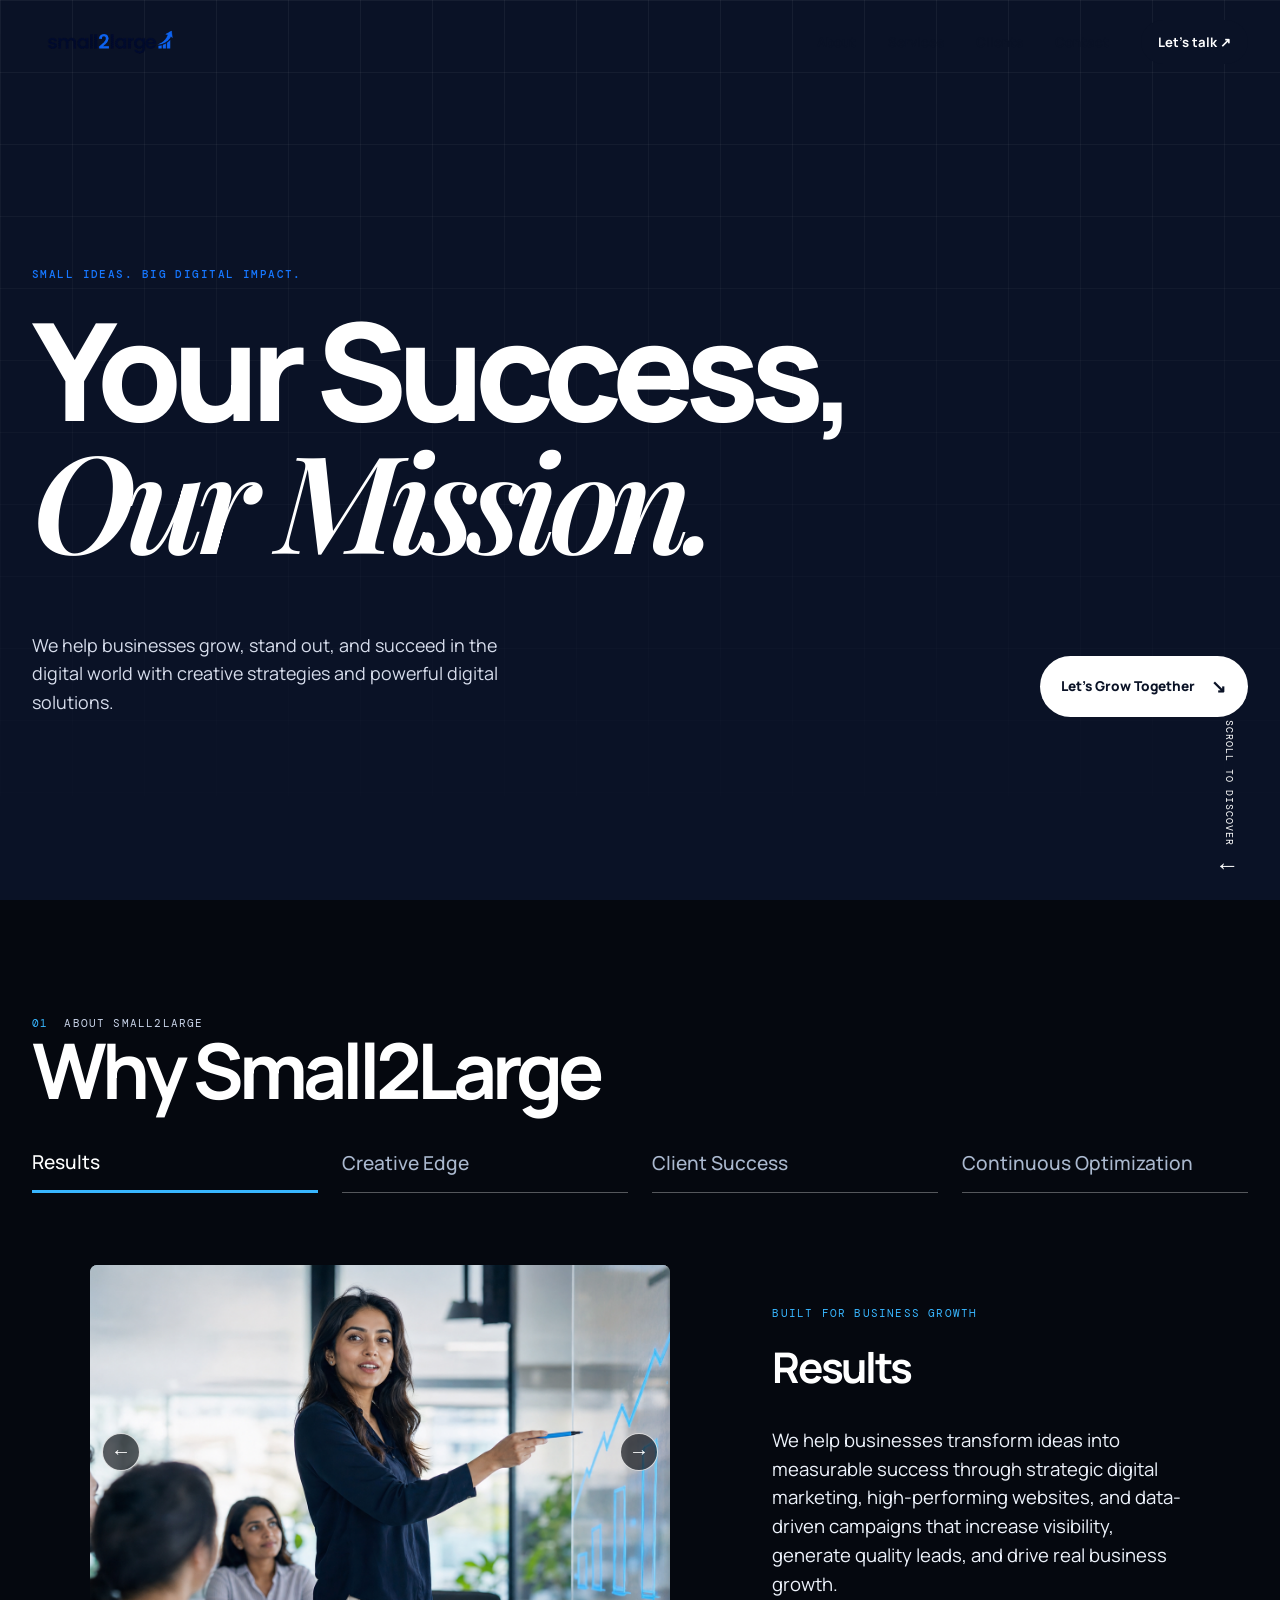
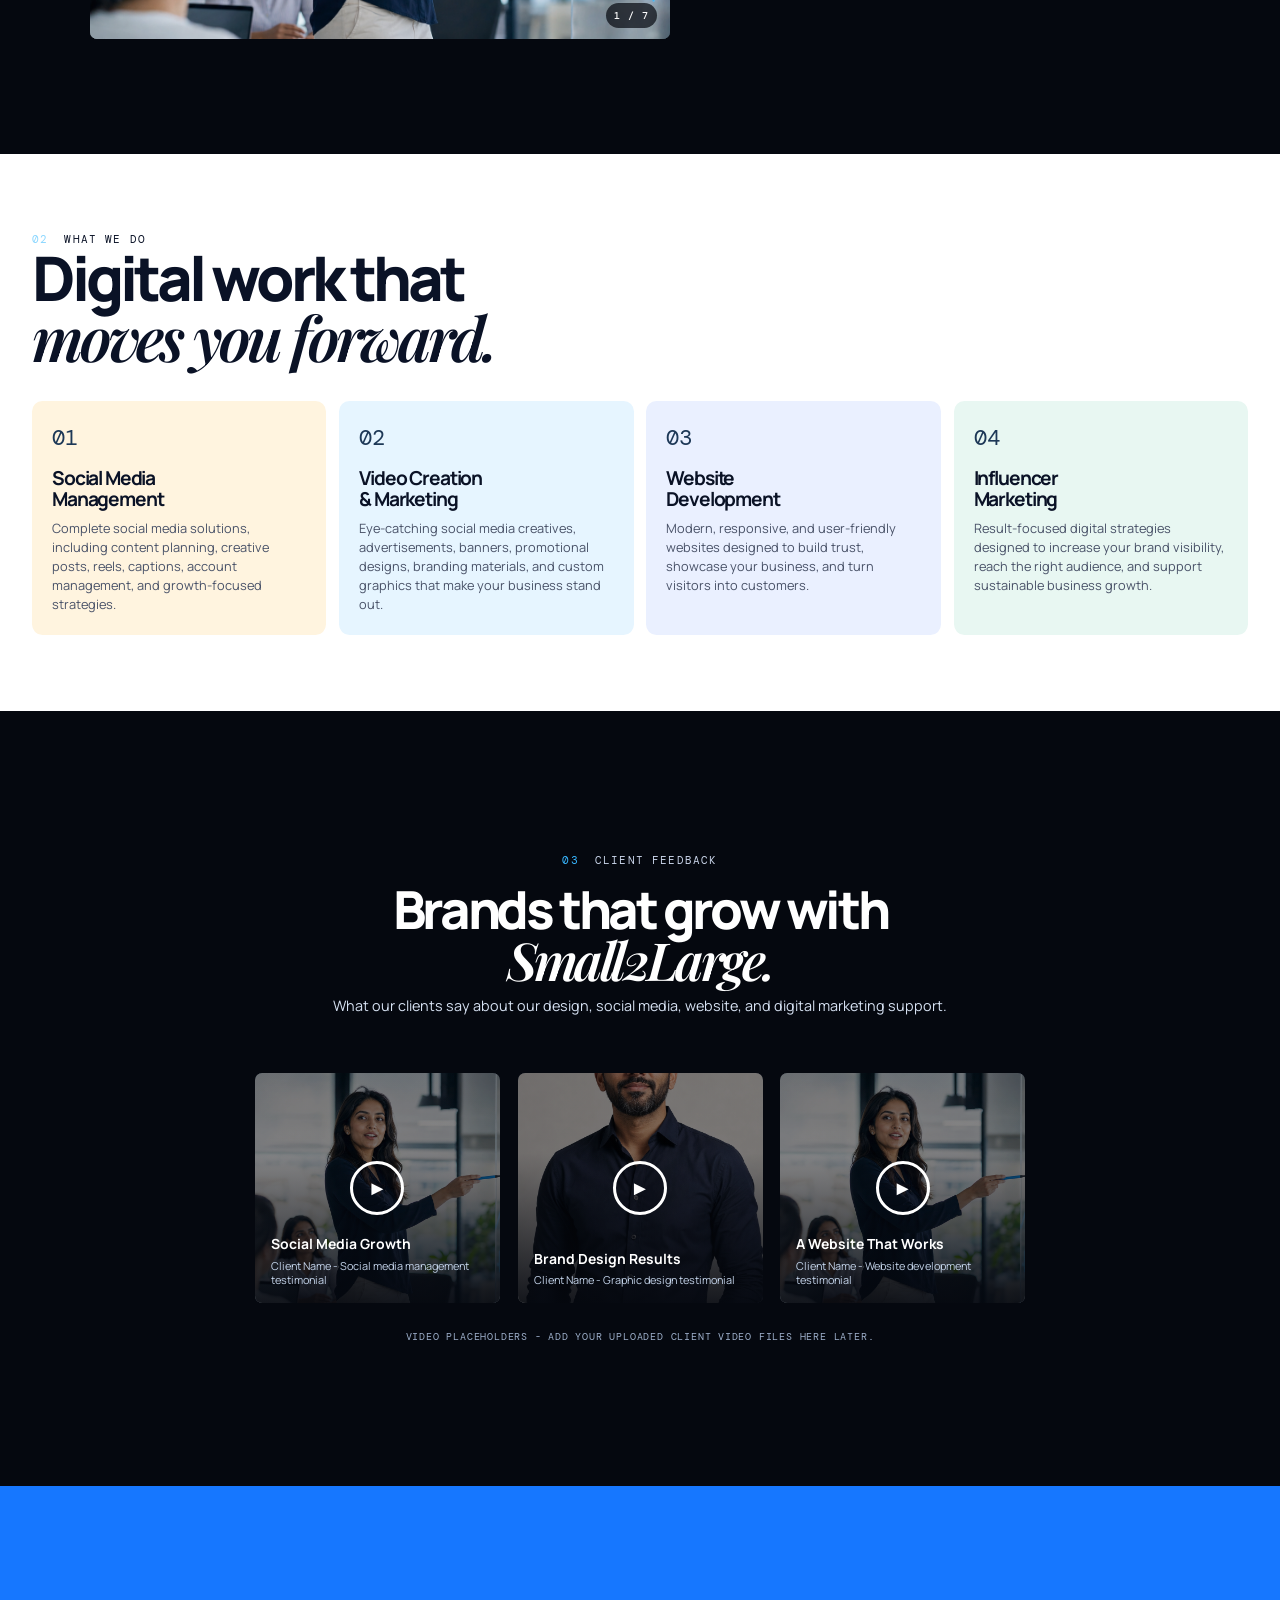
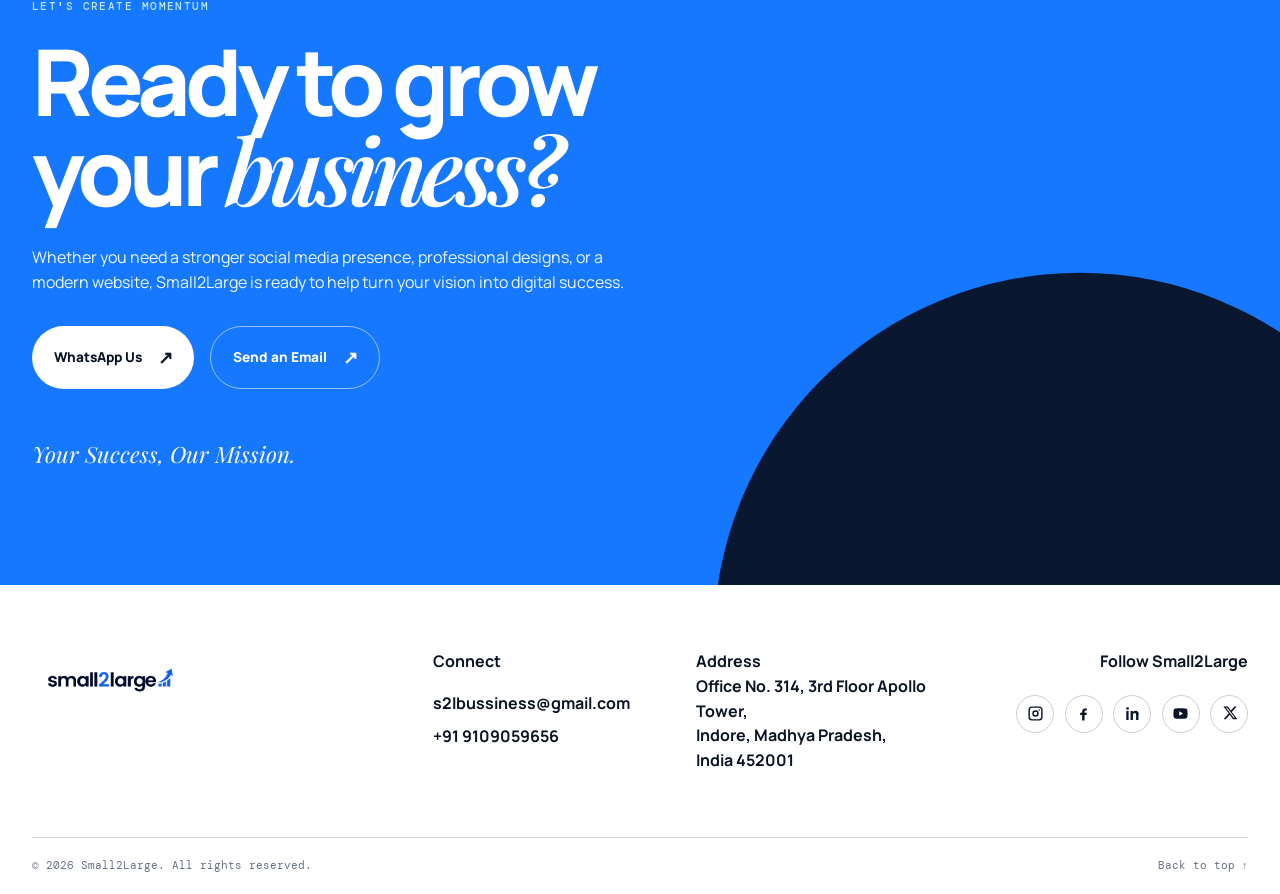
==== commit 0b9e042c: "Add files via upload" ====
--- a/index.html
+++ b/index.html
@@ -9,6 +9,7 @@
   <meta property="og:description" content="Creative strategies and powerful digital solutions to help your business grow.">
   <meta property="og:type" content="website">
   <title>Small2Large | Your Success, Our Mission</title>
+  <link rel="icon" type="image/png" href="assets/images/favicon.png">
   <link rel="preload" href="assets/images/logo.png" as="image">
   <link rel="stylesheet" href="css/style.css">
   <style>
@@ -24,6 +25,10 @@
     .services.section{padding:clamp(3.8rem,6vw,5.8rem) 0}.services .section-head{margin-bottom:2rem}.services .section-head .display{font-size:clamp(2.8rem,4.8vw,4.7rem);line-height:.97;max-width:650px}.services-list{gap:.8rem}.service-card{min-height:230px;padding:1.25rem!important;border-radius:.65rem;box-shadow:none}.service-number{font-size:1.35rem;color:#1d3857}.service-card h3{font-size:1.2rem;line-height:1.08;margin:.8rem 0 .55rem}.service-card p{font-size:.8rem;line-height:1.5}.service-card:hover{background:#38b6ff!important;color:#061126;box-shadow:0 14px 30px rgba(56,182,255,.28)}.service-card:hover .service-number,.service-card:hover h3,.service-card:hover p{color:#061126}.service-card:hover p{font-weight:500}@media(max-width:760px){.services.section{padding:4rem 0}.services .section-head .display{font-size:2.85rem}.service-card{min-height:205px;padding:1.1rem!important}}
     .contact.section{padding:clamp(4.8rem,8.8vw,8.8rem) 0}.contact-title{font-size:clamp(3.2rem,7.2vw,7.2rem)}.contact-copy{margin:1.9rem 0;font-size:1rem}.mission{margin:3rem 0 0}.contact-shape{transform:scale(.88);transform-origin:bottom right}@media(max-width:760px){.contact.section{padding:4.5rem 0}.contact-title{font-size:clamp(3rem,12vw,4.2rem)}}
     .results-carousel img.ads-result{transition:opacity .3s ease,transform .55s cubic-bezier(.2,.7,.2,1)}.results-carousel:hover img.ads-result.active{transform:scale(1.11)}
+    .social-icons{display:flex;flex-wrap:wrap;gap:.65rem;margin-top:.25rem}.social-icons a{width:38px;height:38px;display:grid;place-items:center;border:1px solid rgba(10,18,38,.2);border-radius:50%;color:var(--ink);transition:background .2s,color .2s,border-color .2s}.social-icons a:hover,.social-icons a:focus-visible{background:#38b6ff;color:#061126;border-color:#38b6ff;outline:none}.social-icons svg{width:17px;height:17px;fill:currentColor}.footer-top{grid-template-columns:1.6fr 1fr 1fr 1.25fr}.footer-address{font-style:normal;line-height:1.55;color:#34405a}.footer-address p{margin:0}.footer-follow{align-items:flex-end!important}.footer-follow .social-icons{justify-content:flex-end}@media(max-width:760px){.footer-top{grid-template-columns:1fr}.footer-follow{align-items:flex-start!important}.footer-follow .social-icons{justify-content:flex-start}}
+    .footer-top{grid-template-columns:1.6fr 1fr 1fr 1.25fr}.footer-top>div:nth-child(3){grid-column:4;align-items:flex-end}.footer-top>div:nth-child(3) .social-icons{justify-content:flex-end}.footer-top::after{content:"ADDRESS\\A Office No. 314, 3rd Floor Apollo Tower,\\A Indore, Madhya Pradesh, India 452001";display:block;grid-column:3;grid-row:1;max-width:270px;white-space:pre-line;font-family:"DM Mono",monospace;font-size:.68rem;line-height:1.65;color:#34405a}.footer-top::first-line{font-size:.65rem;letter-spacing:.1em;color:#788297}@media(max-width:760px){.footer-top>div:nth-child(3){grid-column:auto;align-items:flex-start}.footer-top>div:nth-child(3) .social-icons{justify-content:flex-start}.footer-top::after{grid-column:auto;grid-row:auto;order:2}}
+    .footer-top::after{content:"Address\A Office No. 314, 3rd Floor Apollo Tower,\A Indore, Madhya Pradesh, India 452001";font-family:Manrope,Arial,sans-serif;font-size:1rem;font-weight:700;letter-spacing:normal;text-transform:none;line-height:1.55;color:var(--ink)}
+    .footer-label{font-family:Manrope,Arial,sans-serif;font-size:1rem;font-weight:700;letter-spacing:normal;text-transform:none;color:var(--ink)}
   </style>
 </head>
 <body>
@@ -85,7 +90,7 @@
     </section>
   </main>
 
-  <footer class="footer"><div class="container footer-top"><a class="footer-brand" href="#top"><img src="assets/images/logo.png" alt="Small2Large"></a><div><p class="footer-label">Connect</p><a href="mailto:s2lbussiness@gmail.com">s2lbussiness@gmail.com</a><a href="https://wa.me/919109059656" target="_blank" rel="noopener">+91 9109059656</a></div><div><p class="footer-label">Follow</p><a href="https://instagram.com/small2large" target="_blank" rel="noopener">Instagram @small2large ↗</a></div></div><div class="container footer-bottom"><p>© <span id="year"></span> Small2Large. All rights reserved.</p><a href="#top">Back to top ↑</a></div></footer>
+  <footer class="footer"><div class="container footer-top"><a class="footer-brand" href="#top"><img src="assets/images/logo.png" alt="Small2Large"></a><div><p class="footer-label">Connect</p><a href="mailto:s2lbussiness@gmail.com">s2lbussiness@gmail.com</a><a href="https://wa.me/919109059656" target="_blank" rel="noopener">+91 9109059656</a></div><div><p class="footer-label">Follow Small2Large</p><div class="social-icons"><a href="https://instagram.com/small2large" target="_blank" rel="noopener" aria-label="Instagram"><svg viewBox="0 0 24 24" aria-hidden="true"><path d="M7 2h10a5 5 0 0 1 5 5v10a5 5 0 0 1-5 5H7a5 5 0 0 1-5-5V7a5 5 0 0 1 5-5Zm0 2a3 3 0 0 0-3 3v10a3 3 0 0 0 3 3h10a3 3 0 0 0 3-3V7a3 3 0 0 0-3-3H7Zm5 3.5A4.5 4.5 0 1 1 7.5 12 4.5 4.5 0 0 1 12 7.5Zm0 2A2.5 2.5 0 1 0 14.5 12 2.5 2.5 0 0 0 12 9.5Zm5.25-3.6a1.05 1.05 0 1 1-1.05 1.05 1.05 1.05 0 0 1 1.05-1.05Z"/></svg></a><a href="https://www.facebook.com/profile.php?id=61568188302656" target="_blank" rel="noopener" aria-label="Facebook"><svg viewBox="0 0 24 24" aria-hidden="true"><path d="M13.5 22v-8h2.7l.4-3h-3.1V9.1c0-.9.3-1.5 1.6-1.5h1.7V4.9c-.3 0-1.3-.1-2.5-.1-2.5 0-4.2 1.5-4.2 4.3V11H7.3v3h2.8v8h3.4Z"/></svg></a><a href="https://www.linkedin.com/company/106094895/" target="_blank" rel="noopener" aria-label="LinkedIn"><svg viewBox="0 0 24 24" aria-hidden="true"><path d="M6.5 8.3H3.2V21h3.3V8.3ZM4.9 3A1.9 1.9 0 1 0 5 6.8 1.9 1.9 0 0 0 4.9 3ZM21 13.7c0-3.8-2-5.6-4.7-5.6-2.2 0-3.1 1.2-3.7 2v-1.8H9.3V21h3.3v-6.3c0-1.7.3-3.3 2.4-3.3 2.1 0 2.1 1.9 2.1 3.4V21h3.3v-7.3Z"/></svg></a><a href="https://www.youtube.com/@Small2large" target="_blank" rel="noopener" aria-label="YouTube"><svg viewBox="0 0 24 24" aria-hidden="true"><path d="M21.6 7.2a3 3 0 0 0-2.1-2.1C17.6 4.6 12 4.6 12 4.6s-5.6 0-7.5.5a3 3 0 0 0-2.1 2.1A31 31 0 0 0 2 12a31 31 0 0 0 .4 4.8 3 3 0 0 0 2.1 2.1c1.9.5 7.5.5 7.5.5s5.6 0 7.5-.5a3 3 0 0 0 2.1-2.1A31 31 0 0 0 22 12a31 31 0 0 0-.4-4.8ZM10.2 15.1V8.9l5.4 3.1-5.4 3.1Z"/></svg></a><a href="https://x.com/small2large" target="_blank" rel="noopener" aria-label="X"><svg viewBox="0 0 24 24" aria-hidden="true"><path d="M18.9 2H22l-6.8 7.8 8 10.2H17l-4.8-6.2L6.8 20H3.7l7.3-8.4L3.3 2h6.4l4.3 5.6L18.9 2Zm-1.1 16h1.7L8.8 3.9H7L17.8 18Z"/></svg></a></div></div></div><div class="container footer-bottom"><p>© <span id="year"></span> Small2Large. All rights reserved.</p><a href="#top">Back to top ↑</a></div></footer>
   <script src="js/main.js"></script>
 </body>
 </html>
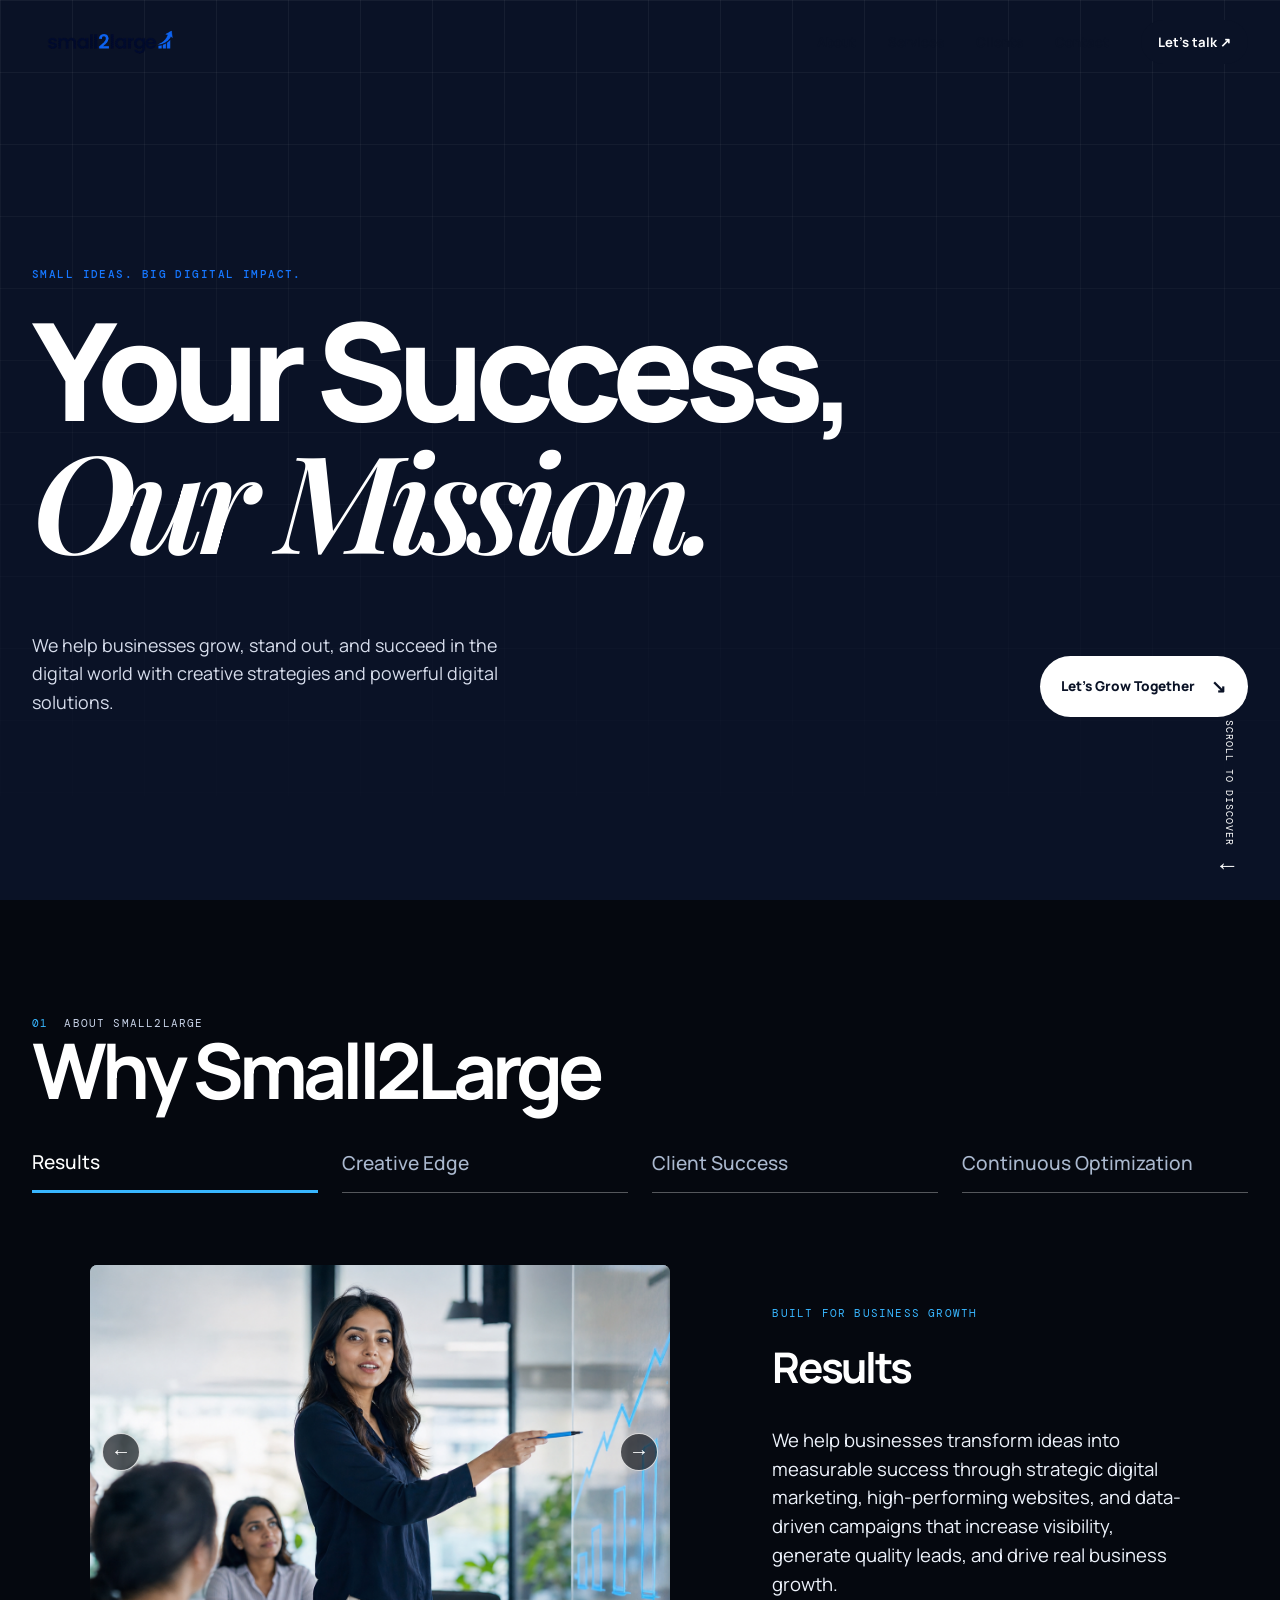
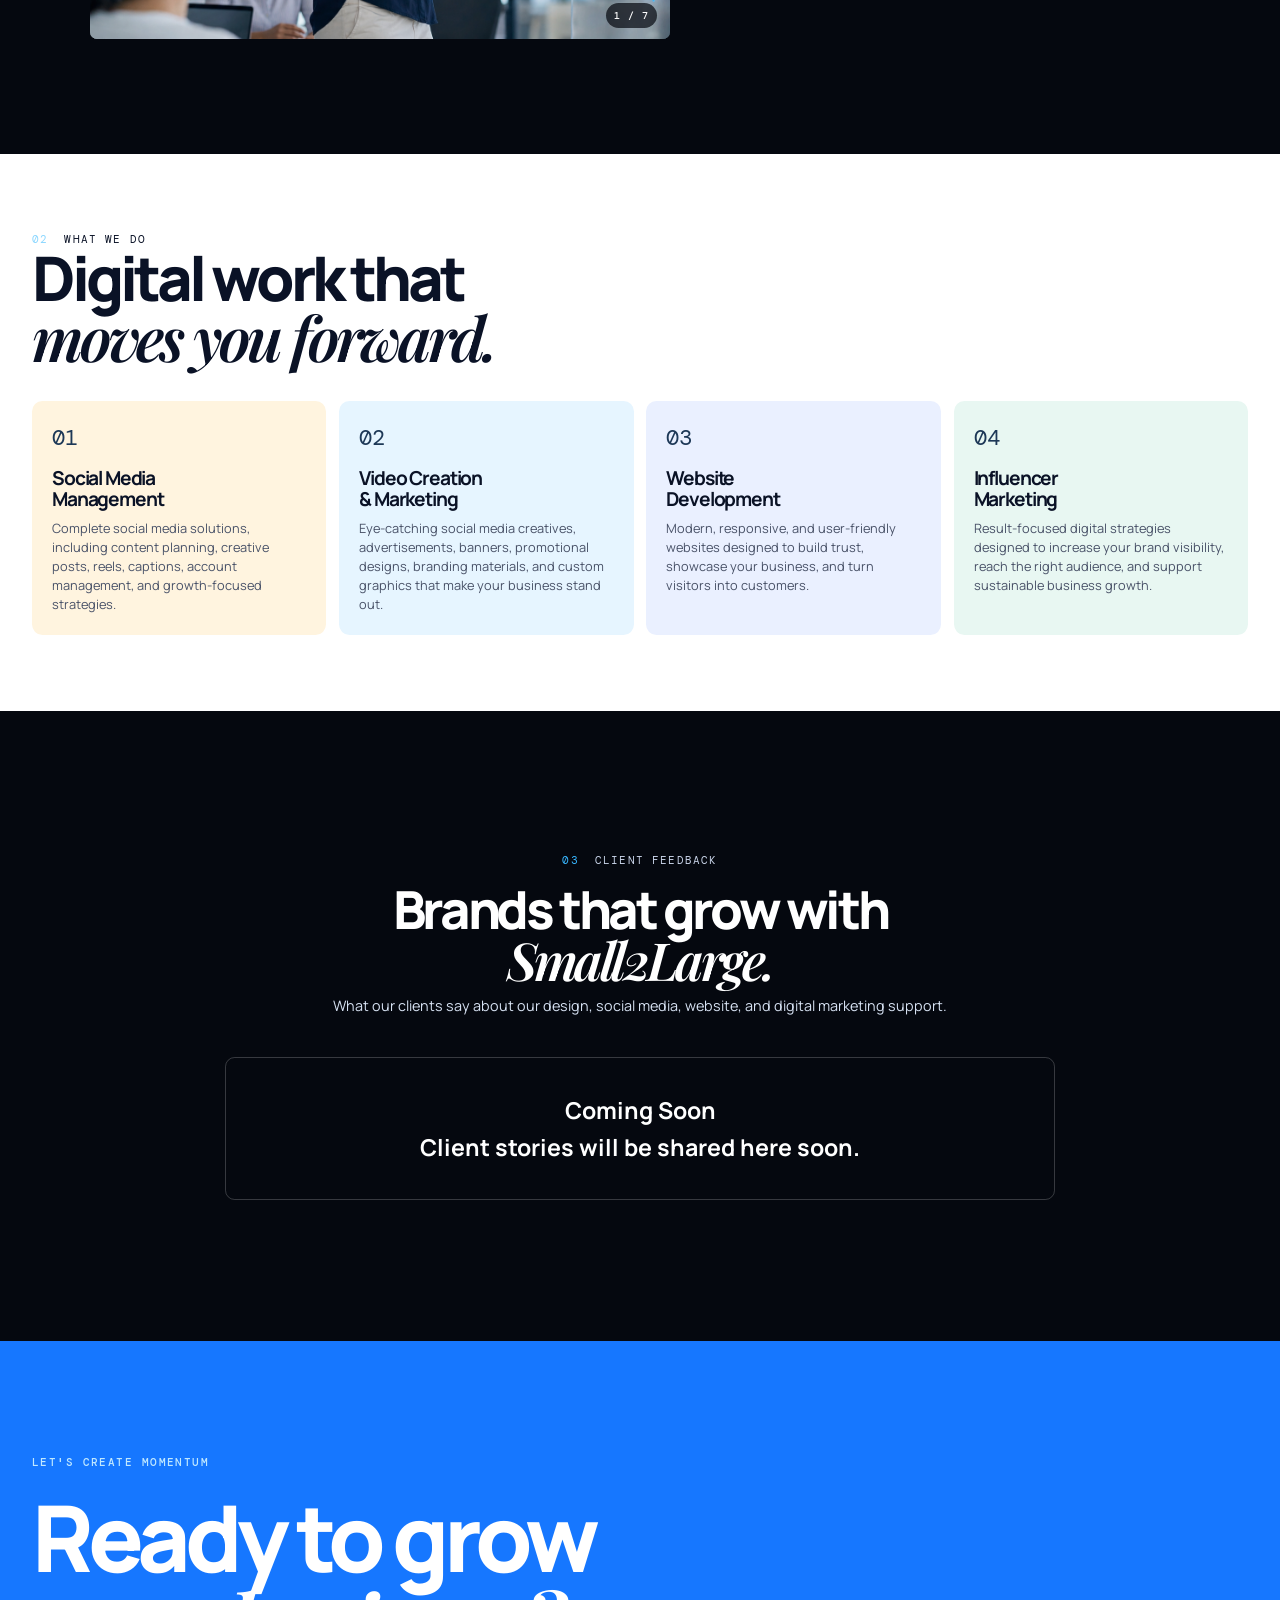
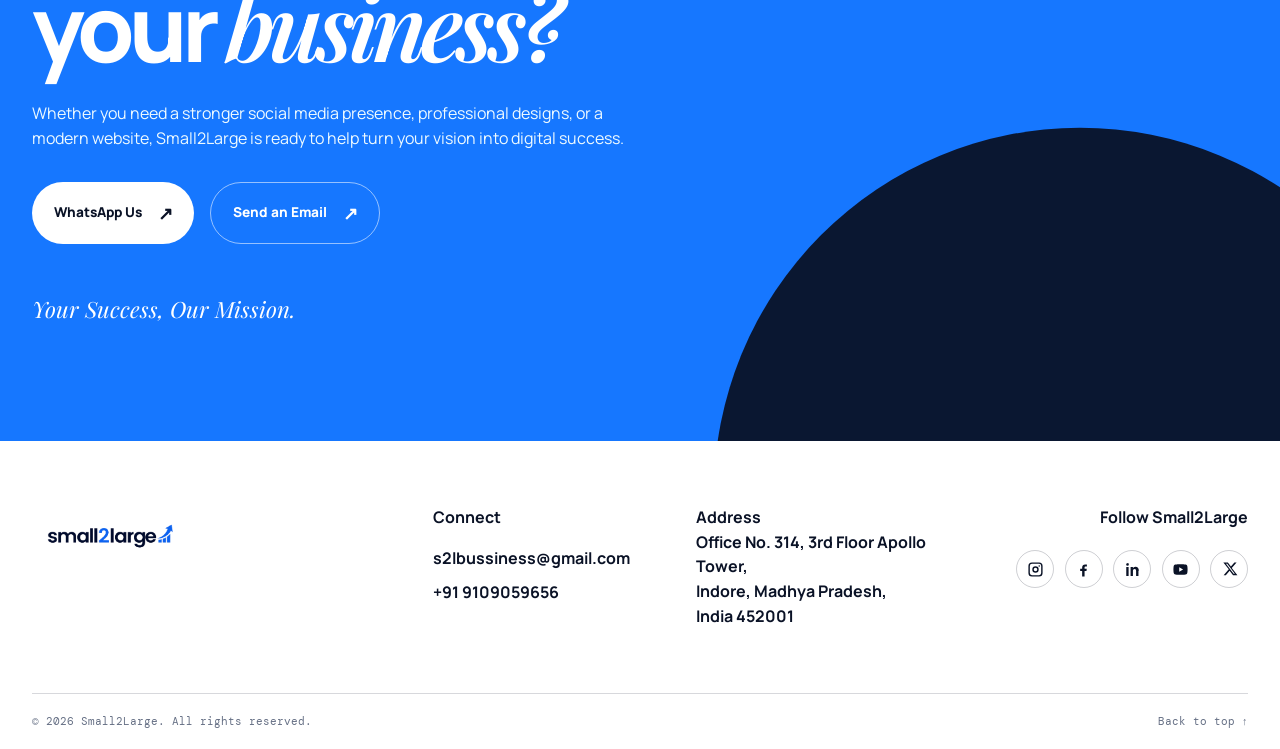
==== commit 7fa020e4: "Add files via upload" ====
--- a/index.html
+++ b/index.html
@@ -29,6 +29,8 @@
     .footer-top{grid-template-columns:1.6fr 1fr 1fr 1.25fr}.footer-top>div:nth-child(3){grid-column:4;align-items:flex-end}.footer-top>div:nth-child(3) .social-icons{justify-content:flex-end}.footer-top::after{content:"ADDRESS\\A Office No. 314, 3rd Floor Apollo Tower,\\A Indore, Madhya Pradesh, India 452001";display:block;grid-column:3;grid-row:1;max-width:270px;white-space:pre-line;font-family:"DM Mono",monospace;font-size:.68rem;line-height:1.65;color:#34405a}.footer-top::first-line{font-size:.65rem;letter-spacing:.1em;color:#788297}@media(max-width:760px){.footer-top>div:nth-child(3){grid-column:auto;align-items:flex-start}.footer-top>div:nth-child(3) .social-icons{justify-content:flex-start}.footer-top::after{grid-column:auto;grid-row:auto;order:2}}
     .footer-top::after{content:"Address\A Office No. 314, 3rd Floor Apollo Tower,\A Indore, Madhya Pradesh, India 452001";font-family:Manrope,Arial,sans-serif;font-size:1rem;font-weight:700;letter-spacing:normal;text-transform:none;line-height:1.55;color:var(--ink)}
     .footer-label{font-family:Manrope,Arial,sans-serif;font-size:1rem;font-weight:700;letter-spacing:normal;text-transform:none;color:var(--ink)}
+    @media(max-width:760px){body{overflow-x:hidden}.footer-top{grid-template-columns:1fr!important;gap:2rem;padding:2.75rem 0}.footer-top>div{width:100%;align-items:flex-start!important}.footer-top>div:nth-child(3){grid-column:1!important;grid-row:4}.footer-top>div:nth-child(3) .social-icons{justify-content:flex-start}.footer-top::after{content:"Address\A Office No. 314, 3rd Floor\A Apollo Tower, Indore\A Madhya Pradesh, India 452001";grid-column:1!important;grid-row:3;order:initial;width:100%;max-width:none;font-size:.95rem;line-height:1.65;overflow-wrap:anywhere}.footer-bottom{padding:1.35rem 0}.social-icons{gap:.55rem}}
+    .client-feedback .video-testimonials,.client-feedback .feedback-note{display:none}.client-feedback-inner::after{content:"Coming Soon\A Client stories will be shared here soon.";display:block;max-width:760px;margin:2.25rem auto 0;padding:2.1rem;border:1px solid rgba(255,255,255,.2);border-radius:.6rem;white-space:pre-line;text-align:center;font-family:Manrope,Arial,sans-serif;font-size:clamp(1.1rem,2vw,1.45rem);font-weight:700;line-height:1.6;color:#fff}.client-feedback-inner::first-line{font-size:clamp(2rem,4vw,3.5rem);letter-spacing:-.055em;color:#38b6ff}@media(max-width:760px){.client-feedback-inner::after{margin-top:1.6rem;padding:1.5rem;font-size:1rem}.client-feedback-inner::first-line{font-size:2rem}}
   </style>
 </head>
 <body>
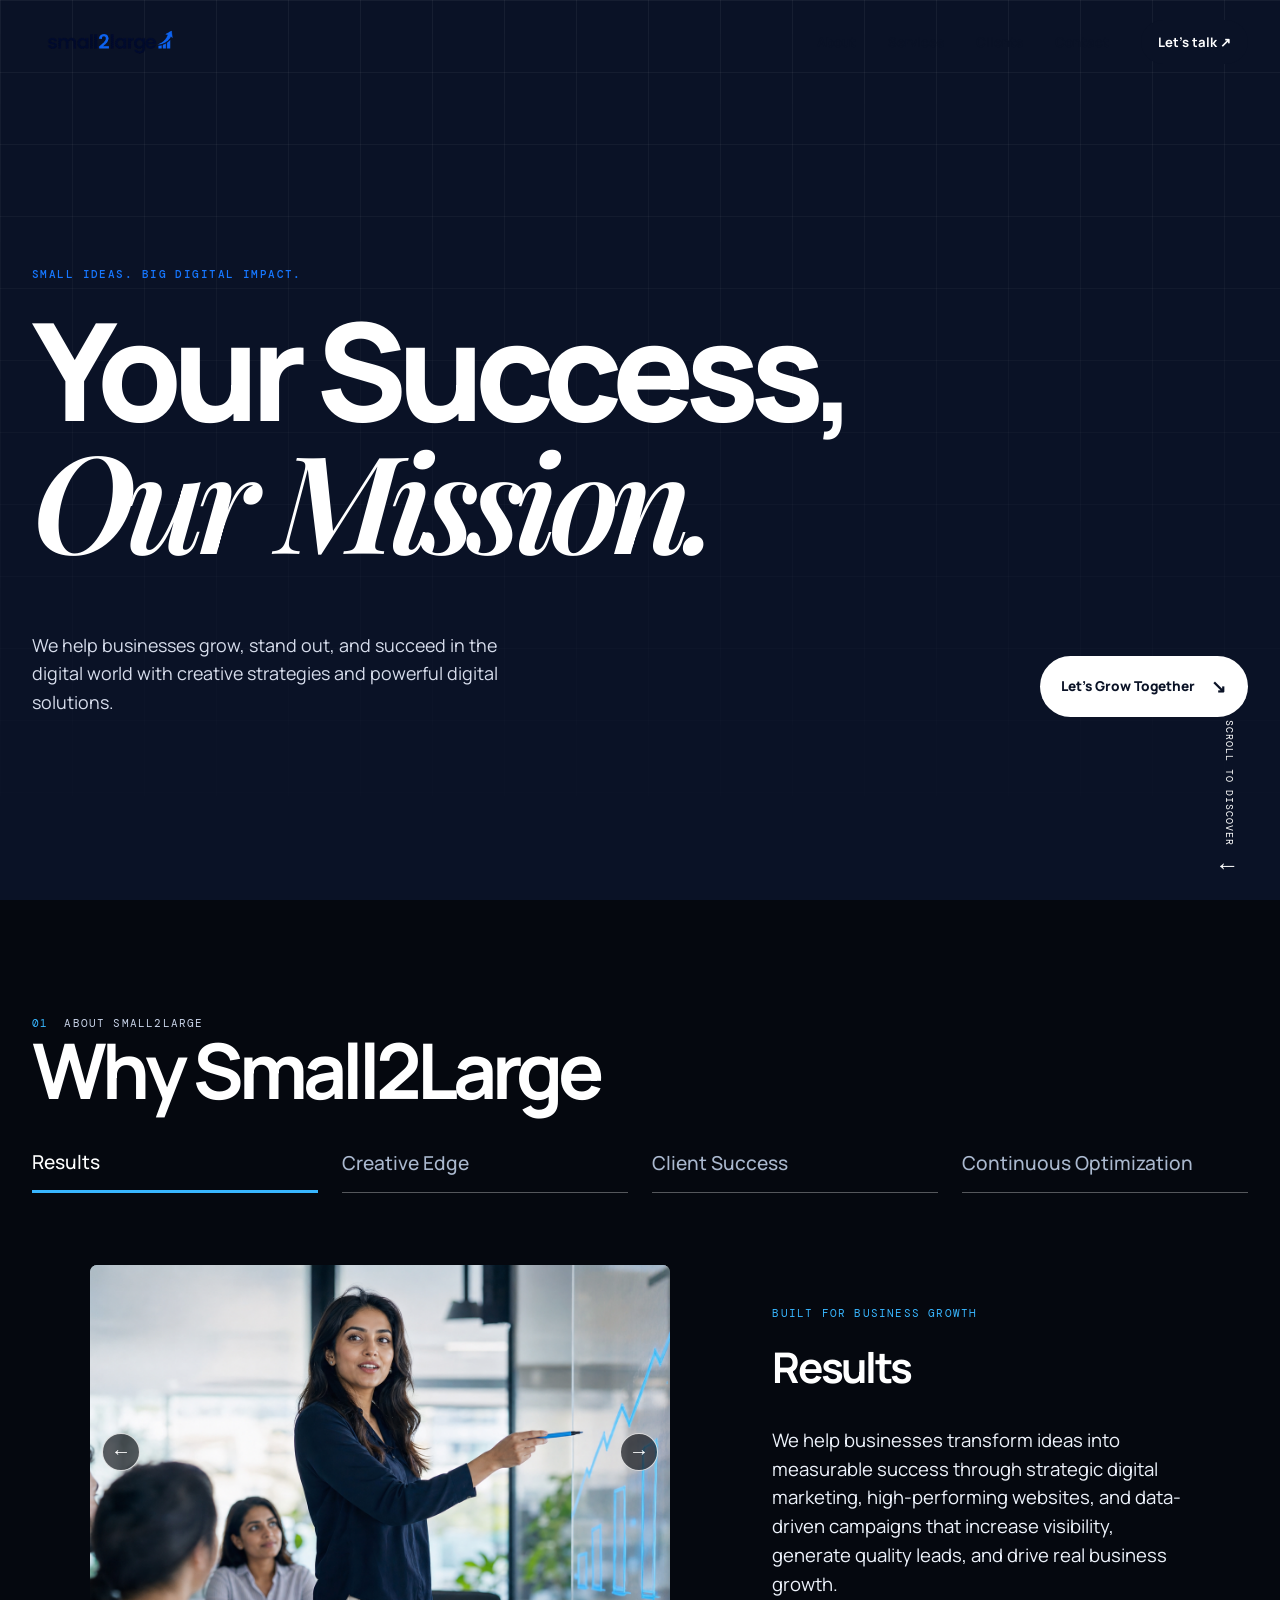
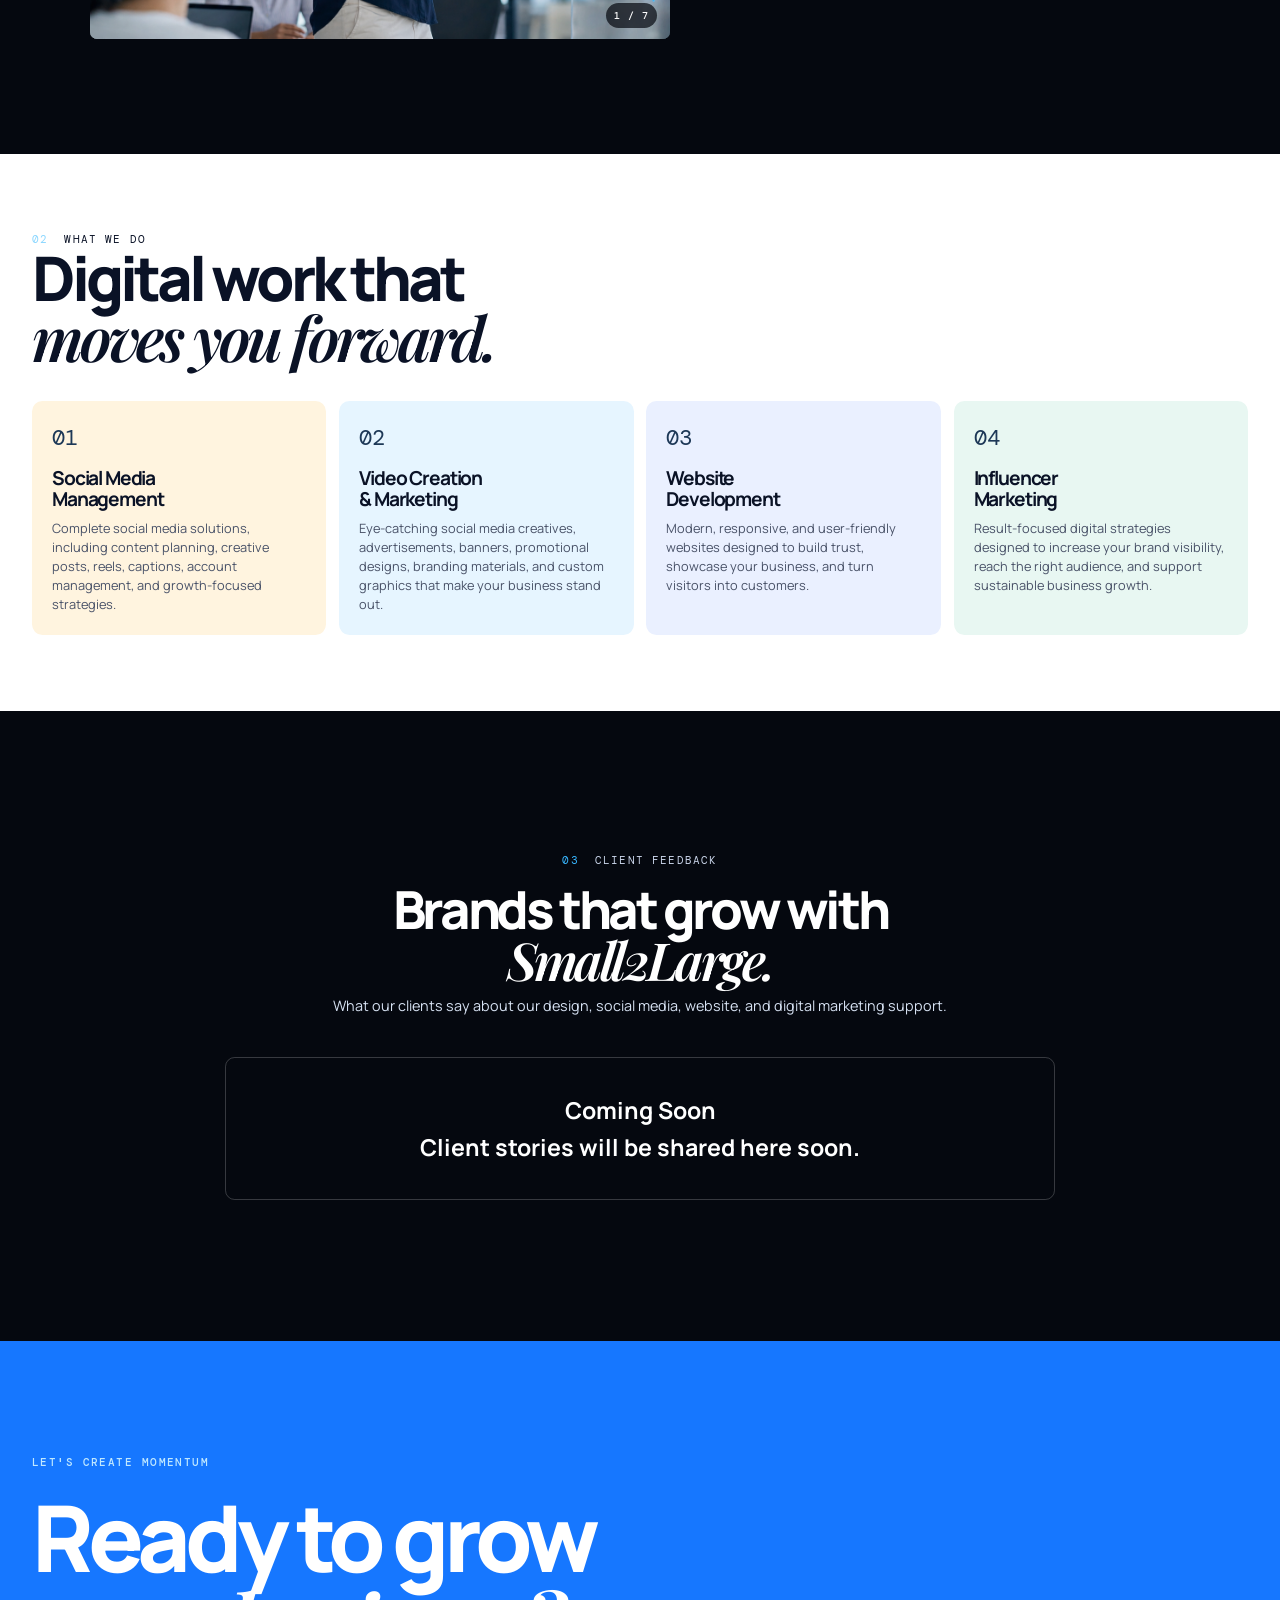
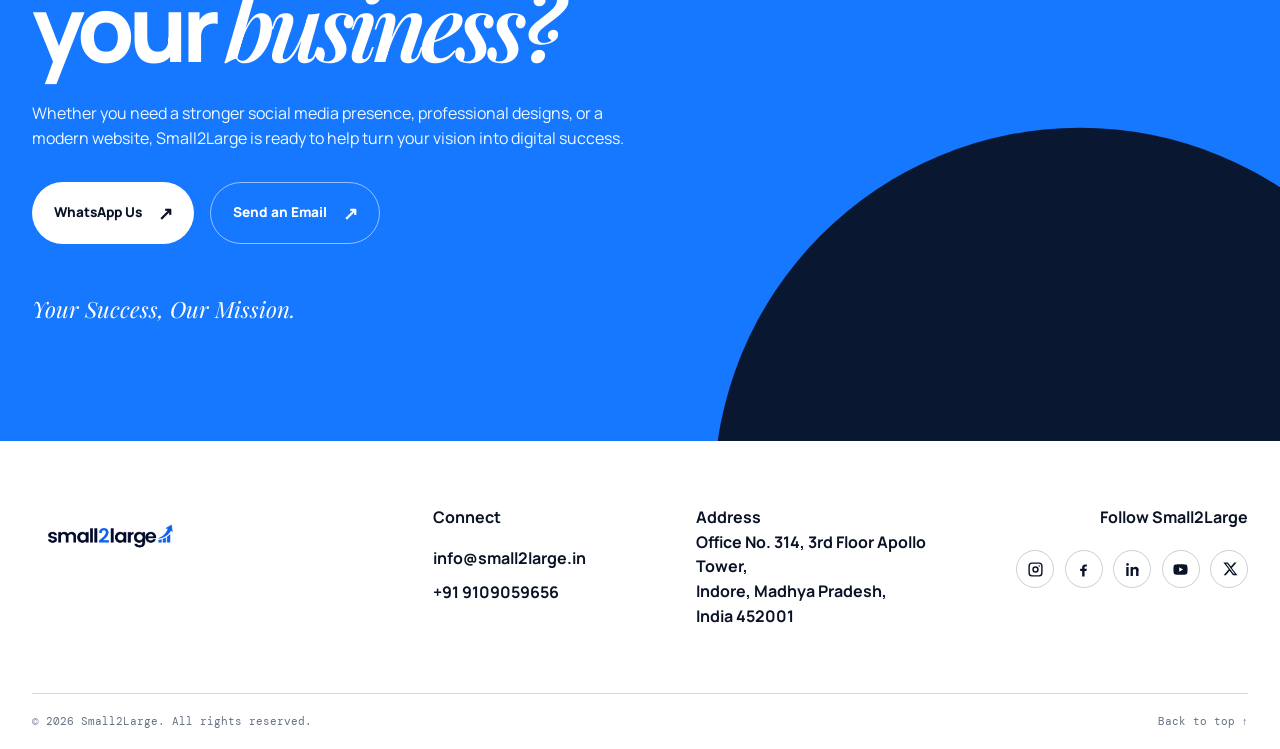
==== commit fe9fc0e0: "Add files via upload" ====
--- a/index.html
+++ b/index.html
@@ -86,13 +86,13 @@
         <p class="eyebrow light reveal">Let's create momentum</p>
         <h2 class="contact-title reveal">Ready to grow<br>your <em>business?</em></h2>
         <p class="contact-copy reveal">Whether you need a stronger social media presence, professional designs, or a modern website, Small2Large is ready to help turn your vision into digital success.</p>
-        <div class="contact-actions reveal"><a class="button button-light" href="https://wa.me/919109059656" target="_blank" rel="noopener">WhatsApp Us <span aria-hidden="true">↗</span></a><a class="button button-outline" href="mailto:s2lbussiness@gmail.com">Send an Email <span aria-hidden="true">↗</span></a></div>
+        <div class="contact-actions reveal"><a class="button button-light" href="https://wa.me/919109059656" target="_blank" rel="noopener">WhatsApp Us <span aria-hidden="true">↗</span></a><a class="button button-outline" href="mailto:info@small2large.in">Send an Email <span aria-hidden="true">↗</span></a></div>
         <p class="mission reveal">Your Success, Our Mission.</p>
       </div>
     </section>
   </main>
 
-  <footer class="footer"><div class="container footer-top"><a class="footer-brand" href="#top"><img src="assets/images/logo.png" alt="Small2Large"></a><div><p class="footer-label">Connect</p><a href="mailto:s2lbussiness@gmail.com">s2lbussiness@gmail.com</a><a href="https://wa.me/919109059656" target="_blank" rel="noopener">+91 9109059656</a></div><div><p class="footer-label">Follow Small2Large</p><div class="social-icons"><a href="https://instagram.com/small2large" target="_blank" rel="noopener" aria-label="Instagram"><svg viewBox="0 0 24 24" aria-hidden="true"><path d="M7 2h10a5 5 0 0 1 5 5v10a5 5 0 0 1-5 5H7a5 5 0 0 1-5-5V7a5 5 0 0 1 5-5Zm0 2a3 3 0 0 0-3 3v10a3 3 0 0 0 3 3h10a3 3 0 0 0 3-3V7a3 3 0 0 0-3-3H7Zm5 3.5A4.5 4.5 0 1 1 7.5 12 4.5 4.5 0 0 1 12 7.5Zm0 2A2.5 2.5 0 1 0 14.5 12 2.5 2.5 0 0 0 12 9.5Zm5.25-3.6a1.05 1.05 0 1 1-1.05 1.05 1.05 1.05 0 0 1 1.05-1.05Z"/></svg></a><a href="https://www.facebook.com/profile.php?id=61568188302656" target="_blank" rel="noopener" aria-label="Facebook"><svg viewBox="0 0 24 24" aria-hidden="true"><path d="M13.5 22v-8h2.7l.4-3h-3.1V9.1c0-.9.3-1.5 1.6-1.5h1.7V4.9c-.3 0-1.3-.1-2.5-.1-2.5 0-4.2 1.5-4.2 4.3V11H7.3v3h2.8v8h3.4Z"/></svg></a><a href="https://www.linkedin.com/company/106094895/" target="_blank" rel="noopener" aria-label="LinkedIn"><svg viewBox="0 0 24 24" aria-hidden="true"><path d="M6.5 8.3H3.2V21h3.3V8.3ZM4.9 3A1.9 1.9 0 1 0 5 6.8 1.9 1.9 0 0 0 4.9 3ZM21 13.7c0-3.8-2-5.6-4.7-5.6-2.2 0-3.1 1.2-3.7 2v-1.8H9.3V21h3.3v-6.3c0-1.7.3-3.3 2.4-3.3 2.1 0 2.1 1.9 2.1 3.4V21h3.3v-7.3Z"/></svg></a><a href="https://www.youtube.com/@Small2large" target="_blank" rel="noopener" aria-label="YouTube"><svg viewBox="0 0 24 24" aria-hidden="true"><path d="M21.6 7.2a3 3 0 0 0-2.1-2.1C17.6 4.6 12 4.6 12 4.6s-5.6 0-7.5.5a3 3 0 0 0-2.1 2.1A31 31 0 0 0 2 12a31 31 0 0 0 .4 4.8 3 3 0 0 0 2.1 2.1c1.9.5 7.5.5 7.5.5s5.6 0 7.5-.5a3 3 0 0 0 2.1-2.1A31 31 0 0 0 22 12a31 31 0 0 0-.4-4.8ZM10.2 15.1V8.9l5.4 3.1-5.4 3.1Z"/></svg></a><a href="https://x.com/small2large" target="_blank" rel="noopener" aria-label="X"><svg viewBox="0 0 24 24" aria-hidden="true"><path d="M18.9 2H22l-6.8 7.8 8 10.2H17l-4.8-6.2L6.8 20H3.7l7.3-8.4L3.3 2h6.4l4.3 5.6L18.9 2Zm-1.1 16h1.7L8.8 3.9H7L17.8 18Z"/></svg></a></div></div></div><div class="container footer-bottom"><p>© <span id="year"></span> Small2Large. All rights reserved.</p><a href="#top">Back to top ↑</a></div></footer>
+  <footer class="footer"><div class="container footer-top"><a class="footer-brand" href="#top"><img src="assets/images/logo.png" alt="Small2Large"></a><div><p class="footer-label">Connect</p><a href="mailto:info@small2large.in">info@small2large.in</a><a href="https://wa.me/919109059656" target="_blank" rel="noopener">+91 9109059656</a></div><div><p class="footer-label">Follow Small2Large</p><div class="social-icons"><a href="https://instagram.com/small2large" target="_blank" rel="noopener" aria-label="Instagram"><svg viewBox="0 0 24 24" aria-hidden="true"><path d="M7 2h10a5 5 0 0 1 5 5v10a5 5 0 0 1-5 5H7a5 5 0 0 1-5-5V7a5 5 0 0 1 5-5Zm0 2a3 3 0 0 0-3 3v10a3 3 0 0 0 3 3h10a3 3 0 0 0 3-3V7a3 3 0 0 0-3-3H7Zm5 3.5A4.5 4.5 0 1 1 7.5 12 4.5 4.5 0 0 1 12 7.5Zm0 2A2.5 2.5 0 1 0 14.5 12 2.5 2.5 0 0 0 12 9.5Zm5.25-3.6a1.05 1.05 0 1 1-1.05 1.05 1.05 1.05 0 0 1 1.05-1.05Z"/></svg></a><a href="https://www.facebook.com/profile.php?id=61568188302656" target="_blank" rel="noopener" aria-label="Facebook"><svg viewBox="0 0 24 24" aria-hidden="true"><path d="M13.5 22v-8h2.7l.4-3h-3.1V9.1c0-.9.3-1.5 1.6-1.5h1.7V4.9c-.3 0-1.3-.1-2.5-.1-2.5 0-4.2 1.5-4.2 4.3V11H7.3v3h2.8v8h3.4Z"/></svg></a><a href="https://www.linkedin.com/company/106094895/" target="_blank" rel="noopener" aria-label="LinkedIn"><svg viewBox="0 0 24 24" aria-hidden="true"><path d="M6.5 8.3H3.2V21h3.3V8.3ZM4.9 3A1.9 1.9 0 1 0 5 6.8 1.9 1.9 0 0 0 4.9 3ZM21 13.7c0-3.8-2-5.6-4.7-5.6-2.2 0-3.1 1.2-3.7 2v-1.8H9.3V21h3.3v-6.3c0-1.7.3-3.3 2.4-3.3 2.1 0 2.1 1.9 2.1 3.4V21h3.3v-7.3Z"/></svg></a><a href="https://www.youtube.com/@Small2large" target="_blank" rel="noopener" aria-label="YouTube"><svg viewBox="0 0 24 24" aria-hidden="true"><path d="M21.6 7.2a3 3 0 0 0-2.1-2.1C17.6 4.6 12 4.6 12 4.6s-5.6 0-7.5.5a3 3 0 0 0-2.1 2.1A31 31 0 0 0 2 12a31 31 0 0 0 .4 4.8 3 3 0 0 0 2.1 2.1c1.9.5 7.5.5 7.5.5s5.6 0 7.5-.5a3 3 0 0 0 2.1-2.1A31 31 0 0 0 22 12a31 31 0 0 0-.4-4.8ZM10.2 15.1V8.9l5.4 3.1-5.4 3.1Z"/></svg></a><a href="https://x.com/small2large" target="_blank" rel="noopener" aria-label="X"><svg viewBox="0 0 24 24" aria-hidden="true"><path d="M18.9 2H22l-6.8 7.8 8 10.2H17l-4.8-6.2L6.8 20H3.7l7.3-8.4L3.3 2h6.4l4.3 5.6L18.9 2Zm-1.1 16h1.7L8.8 3.9H7L17.8 18Z"/></svg></a></div></div></div><div class="container footer-bottom"><p>© <span id="year"></span> Small2Large. All rights reserved.</p><a href="#top">Back to top ↑</a></div></footer>
   <script src="js/main.js"></script>
 </body>
 </html>
